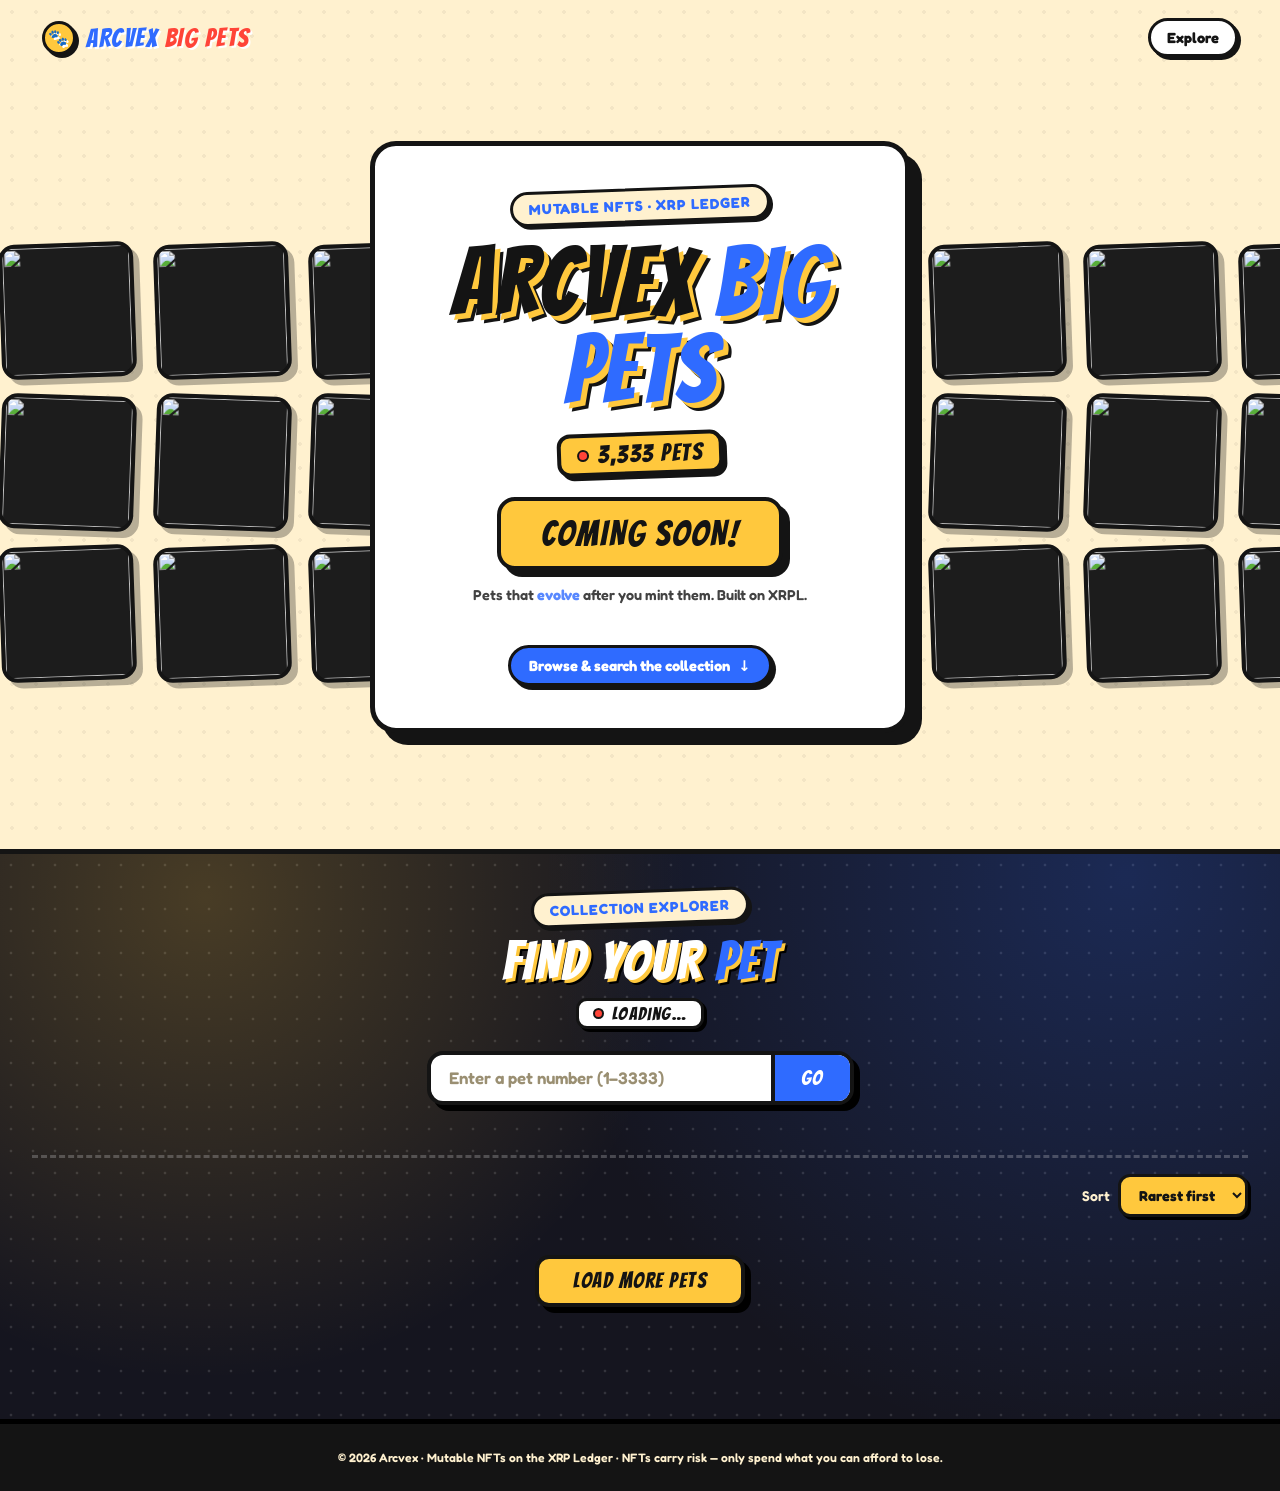
==== index.html @ b1104b34 "Add files via upload" ====
<!DOCTYPE html>
<html lang="en">
<head>
<meta charset="UTF-8">
<meta name="viewport" content="width=device-width, initial-scale=1.0">
<title>Arcvex Big Pets — Mutable NFTs on the XRP Ledger</title>
<meta name="description" content="Arcvex Big Pets — 3,333 mutable pet NFTs on the XRP Ledger. Browse the collection, search by trait, and mint one on our own launchpad.">
<meta property="og:title" content="Arcvex Big Pets">
<meta property="og:description" content="3,333 mutable pet NFTs on the XRP Ledger. Browse, search by trait, mint.">
<meta property="og:image" content="https://images.weserv.nl/?url=xayoujiqufvlyiakyqaw.supabase.co/storage/v1/object/public/arcvex-lions/Lion_2868.png&w=800&output=jpg">
<link rel="preconnect" href="https://fonts.googleapis.com">
<link rel="preconnect" href="https://fonts.gstatic.com" crossorigin>
<link rel="preconnect" href="https://images.weserv.nl" crossorigin>
<link rel="preconnect" href="https://xayoujiqufvlyiakyqaw.supabase.co" crossorigin>
<link href="https://fonts.googleapis.com/css2?family=Bangers&family=Fredoka:wght@500;600;700&display=swap" rel="stylesheet">
<style>
  :root{
    --cream:#FFF1CF; --blue:#2F6BFF; --red:#FF4438; --yellow:#FFC83D;
    --ink:#141414; --white:#fff; --good:#1FA85A; --bad:#FF4438;
    --bg-image:url('https://mint.arcvex.io/static/bg.png');
  }
  *{box-sizing:border-box;margin:0;padding:0}
  html{scroll-behavior:smooth}
  body{
    background:var(--cream); color:var(--ink);
    font-family:'Fredoka',system-ui,sans-serif; min-height:100vh; position:relative;
  }
  h1,h2,h3{font-family:'Bangers',sans-serif;font-weight:400}
  a{text-decoration:none;color:inherit}
  .custom-bg{position:fixed;inset:0;z-index:0;background-image:var(--bg-image);
    background-size:cover;background-position:center;pointer-events:none}
  .dots{position:fixed;inset:0;z-index:0;pointer-events:none;
    background-image:radial-gradient(var(--ink) 2px,transparent 2px);
    background-size:24px 24px;opacity:.05}

  /* ---------- brand bar ---------- */
  header{position:relative;z-index:6;display:flex;align-items:center;justify-content:space-between;
    gap:14px;flex-wrap:wrap;padding:18px clamp(14px,4vw,42px)}
  .brand{display:flex;align-items:center;gap:10px;font-family:'Bangers';
    font-size:1.6rem;letter-spacing:1.5px;text-shadow:2px 2px 0 var(--white)}
  .brand .a{color:var(--blue)} .brand .l{color:var(--red)}
  .brand .badge{width:34px;height:34px;background:var(--yellow);border:3px solid var(--ink);
    border-radius:50%;display:flex;align-items:center;justify-content:center;font-size:1rem;
    box-shadow:3px 3px 0 var(--ink)}
  nav{display:flex;gap:8px;flex-wrap:wrap}
  .navlink{font-weight:700;font-size:.92rem;padding:8px 16px;border:3px solid var(--ink);
    border-radius:99px;background:var(--white);box-shadow:3px 3px 0 var(--ink);transition:.1s;cursor:pointer}
  .navlink:hover{transform:translate(-2px,-2px);box-shadow:5px 5px 0 var(--ink)}

  /* ---------- hero (landing) ---------- */
  .hero{position:relative;min-height:86vh;display:flex;align-items:center;justify-content:center;
    padding:20px clamp(14px,4vw,42px) 70px;overflow:hidden}
  .gallery{position:absolute;inset:0;z-index:1;display:flex;flex-direction:column;
    justify-content:center;gap:clamp(10px,1.8vh,18px);pointer-events:none}
  .row{display:flex;gap:clamp(12px,1.6vw,20px);width:max-content;will-change:transform}
  .row.a{animation:scrollL 85s linear infinite}
  .row.b{animation:scrollR 100s linear infinite}
  .row.c{animation:scrollL 120s linear infinite}
  @keyframes scrollL{from{transform:translateX(0)}to{transform:translateX(-50%)}}
  @keyframes scrollR{from{transform:translateX(-50%)}to{transform:translateX(0)}}
  .lion{flex:0 0 auto;width:clamp(108px,15vh,168px);aspect-ratio:1;
    border:4px solid var(--ink);border-radius:16px;overflow:hidden;background:#1c1c1c;
    box-shadow:6px 6px 0 rgba(20,20,20,.3);transform:rotate(-2deg)}
  .row.b .lion{transform:rotate(2deg)}
  .lion img{width:100%;height:100%;object-fit:cover;display:block}

  .card{position:relative;z-index:4;background:var(--white);border:5px solid var(--ink);border-radius:26px;
    box-shadow:12px 12px 0 var(--ink);padding:clamp(24px,4vw,42px) clamp(22px,5vw,54px);
    text-align:center;max-width:540px}
  .kicker{font-weight:700;font-size:clamp(.72rem,2vw,.9rem);letter-spacing:1px;
    text-transform:uppercase;color:var(--blue);
    background:var(--cream);border:3px solid var(--ink);border-radius:99px;
    padding:6px 16px;box-shadow:3px 3px 0 var(--ink);display:inline-block;transform:rotate(-2deg)}
  .card h1{font-weight:400;line-height:.9;letter-spacing:2px;
    font-size:clamp(3rem,11vw,6rem);margin:16px 0 4px;color:var(--ink);
    text-shadow:5px 5px 0 var(--yellow), 8px 8px 0 var(--ink)}
  .blue{color:var(--blue)}
  .supply{display:inline-flex;align-items:center;gap:9px;font-family:'Bangers';
    font-size:clamp(1.05rem,3.4vw,1.5rem);letter-spacing:1.5px;
    background:var(--yellow);border:4px solid var(--ink);border-radius:13px;
    padding:5px 16px;box-shadow:4px 4px 0 var(--ink);transform:rotate(-2deg);margin:16px 0 22px}
  .supply .dot{width:12px;height:12px;border-radius:50%;background:var(--red);border:2px solid var(--ink)}
  .mint{font-family:'Bangers';font-size:clamp(1.5rem,5vw,2.2rem);letter-spacing:2px;
    color:var(--white);background:var(--red);border:4px solid var(--ink);border-radius:18px;
    padding:14px 40px;cursor:pointer;text-decoration:none;display:inline-block;
    box-shadow:7px 7px 0 var(--ink);transition:.1s}
  .mint.soon{background:var(--yellow);color:var(--ink);cursor:not-allowed;pointer-events:none}
  .mint.soon:hover,.mint.soon:active{transform:none;box-shadow:7px 7px 0 var(--ink)}
  .note{margin-top:16px;font-weight:600;font-size:.9rem;opacity:.8}
  .note b{color:var(--blue)}
  /* scroll cue -> explorer */
  .scrolldown{display:inline-flex;align-items:center;gap:8px;margin-top:22px;font-weight:700;
    font-size:.92rem;padding:9px 18px;border:3px solid var(--ink);border-radius:99px;background:var(--blue);
    color:#fff;box-shadow:4px 4px 0 var(--ink);cursor:pointer;transition:.1s}
  .scrolldown:hover{transform:translate(-2px,-2px);box-shadow:6px 6px 0 var(--ink)}
  .scrolldown .arr{animation:bob 1.3s ease-in-out infinite}
  @keyframes bob{0%,100%{transform:translateY(0)}50%{transform:translateY(3px)}}

  /* ---------- explorer (custom dark comic background) ---------- */
  .explore{position:relative;z-index:2;
    background-color:#15151f;
    background-image:
      radial-gradient(circle at 16% 6%, rgba(255,200,61,.22), transparent 38%),
      radial-gradient(circle at 88% 3%, rgba(47,107,255,.24), transparent 44%),
      radial-gradient(rgba(255,255,255,.13) 1.5px, transparent 1.6px);
    background-size:100% 720px, 100% 720px, 22px 22px;
    background-repeat:no-repeat,no-repeat,repeat;
    background-position:left top,left top,left top;
    border-top:5px solid var(--ink);
    padding:30px 0 56px;color:var(--cream)}
  .wrap{max-width:1280px;margin:0 auto;padding:0 clamp(14px,3vw,32px)}
  .xhero{text-align:center;padding:6px 0 4px}
  .xtitle{font-size:clamp(2rem,7vw,3.4rem);line-height:.9;letter-spacing:2px;margin:12px 0 4px;
    color:var(--white);text-shadow:3px 3px 0 var(--yellow), 5px 5px 0 #000}
  .xcount{display:inline-flex;align-items:center;gap:8px;font-family:'Bangers';letter-spacing:1.2px;
    font-size:clamp(.9rem,3vw,1.15rem);background:var(--white);color:var(--ink);border:3px solid var(--ink);border-radius:11px;
    padding:3px 14px;box-shadow:3px 3px 0 #000;margin-top:8px}
  .xcount .dot{width:11px;height:11px;border-radius:50%;background:var(--red);border:2px solid var(--ink)}

  .lookup{display:flex;justify-content:center;gap:10px;flex-wrap:wrap;margin:22px 0 4px}
  .lookup-box{display:flex;align-items:stretch;background:var(--white);border:4px solid var(--ink);
    border-radius:16px;box-shadow:6px 6px 0 #000;overflow:hidden;max-width:100%}
  .lookup input{border:0;outline:0;font-family:'Fredoka';font-weight:600;font-size:1.05rem;
    padding:13px 18px;width:min(62vw,340px);background:transparent;color:var(--ink)}
  .lookup input::placeholder{color:#9a8f72}
  .lookup button{font-family:'Bangers';letter-spacing:1.5px;font-size:1.25rem;color:var(--white);
    background:var(--blue);border:0;border-left:4px solid var(--ink);padding:0 26px;cursor:pointer;transition:.1s}
  .lookup button:hover{background:#1d54e0}
  .lookup-msg{min-height:22px;text-align:center;font-weight:600;color:var(--red);margin:2px 0 0}

  .controls{display:flex;align-items:center;gap:10px;flex-wrap:wrap;justify-content:space-between;
    margin:20px 0 12px;padding-top:16px;border-top:3px dashed rgba(255,255,255,.22)}
  .chips{display:flex;gap:8px;flex-wrap:wrap}
  .chip{font-weight:700;font-size:.85rem;padding:6px 13px;border:3px solid var(--ink);border-radius:99px;
    background:var(--white);color:var(--ink);box-shadow:2px 2px 0 #000;cursor:pointer;transition:.08s;white-space:nowrap}
  .chip:hover{transform:translate(-1px,-1px);box-shadow:3px 3px 0 #000}
  .chip.active{background:var(--blue);color:var(--white)}
  .chip .n{opacity:.6;font-weight:600;font-size:.78em;margin-left:4px}
  .chip.active .n{opacity:.85}
  .sortwrap{display:flex;align-items:center;gap:8px;font-weight:600;font-size:.88rem;color:var(--cream)}
  select.sort{font-family:'Fredoka';font-weight:700;font-size:.9rem;padding:9px 14px;border:3px solid var(--ink);
    border-radius:12px;background:var(--yellow);color:var(--ink);box-shadow:3px 3px 0 #000;cursor:pointer}

  .filters{display:flex;align-items:center;gap:10px;flex-wrap:wrap;margin:0 0 8px}
  select.trait{font-family:'Fredoka';font-weight:600;font-size:.85rem;padding:8px 12px;border:3px solid var(--ink);
    border-radius:11px;background:var(--white);color:var(--ink);box-shadow:2px 2px 0 #000;cursor:pointer;max-width:170px}
  select.trait.set{background:var(--blue);color:#fff}
  .clearbtn{font-weight:700;font-size:.84rem;padding:7px 13px;border:3px solid var(--ink);border-radius:99px;
    background:var(--red);color:#fff;box-shadow:2px 2px 0 #000;cursor:pointer;display:none}
  .clearbtn.show{display:inline-block}
  .resultcount{display:none;font-weight:700;font-size:.95rem;margin:2px 0 14px;color:var(--yellow)}

  .grid{display:grid;grid-template-columns:repeat(2,1fr);gap:clamp(10px,1.6vw,18px);margin-bottom:18px}
  @media(min-width:520px){.grid{grid-template-columns:repeat(3,1fr)}}
  @media(min-width:760px){.grid{grid-template-columns:repeat(4,1fr)}}
  @media(min-width:1000px){.grid{grid-template-columns:repeat(5,1fr)}}
  @media(min-width:1200px){.grid{grid-template-columns:repeat(6,1fr)}}
  .pcard{background:var(--white);border:4px solid var(--ink);border-radius:16px;overflow:hidden;
    box-shadow:5px 5px 0 #000;cursor:pointer;transition:.1s;display:flex;flex-direction:column}
  .pcard:hover{transform:translate(-3px,-3px);box-shadow:8px 8px 0 #000}
  .pcard .imgbox{position:relative;aspect-ratio:1;background:#1c1c1c;overflow:hidden}
  .pcard .imgbox img,.pcard .imgbox video{width:100%;height:100%;object-fit:cover;display:block}
  .pcard .rank{position:absolute;top:8px;left:8px;font-family:'Bangers';letter-spacing:.5px;font-size:.8rem;
    background:var(--yellow);border:2.5px solid var(--ink);border-radius:8px;padding:1px 8px;box-shadow:2px 2px 0 var(--ink)}
  .pcard .anim{position:absolute;top:8px;right:8px;font-size:.7rem;background:var(--red);color:#fff;
    border:2px solid var(--ink);border-radius:6px;padding:1px 6px;font-weight:700}
  .pcard .meta{padding:9px 11px 11px;color:var(--ink)}
  .pcard .name{font-weight:700;font-size:.92rem;line-height:1.1;white-space:nowrap;overflow:hidden;text-overflow:ellipsis}
  .pcard .sub{font-size:.78rem;font-weight:600;opacity:.7;margin-top:2px}

  .loadmore-wrap{text-align:center;margin:8px 0 26px}
  #loadMore{font-family:'Bangers';letter-spacing:1.5px;font-size:1.3rem;color:var(--ink);background:var(--yellow);
    border:4px solid var(--ink);border-radius:14px;padding:11px 34px;cursor:pointer;box-shadow:6px 6px 0 #000;transition:.1s}
  #loadMore:hover{transform:translate(-2px,-2px);box-shadow:9px 9px 0 #000}
  #loadMore:active{transform:translate(3px,3px);box-shadow:2px 2px 0 #000}
  .loadmsg{text-align:center;font-weight:700;padding:6px 20px 24px;opacity:.8;color:var(--cream)}
  .skeleton{background:linear-gradient(100deg,#2a2a36 30%,#34343f 50%,#2a2a36 70%);
    background-size:200% 100%;animation:sh 1.1s infinite}
  @keyframes sh{from{background-position:200% 0}to{background-position:-200% 0}}
  .pcard.sk{cursor:default;background:#20202b;border-color:#2f2f3d;box-shadow:none}
  .pcard.sk:hover{transform:none;box-shadow:none}
  .pcard.sk .imgbox{background:none}.pcard.sk .meta{height:42px}

  /* detail modal */
  .overlay{position:fixed;inset:0;z-index:50;background:rgba(20,20,20,.62);display:none;
    align-items:flex-start;justify-content:center;padding:24px 14px;overflow-y:auto}
  .overlay.open{display:flex}
  .modal{background:var(--cream);border:5px solid var(--ink);border-radius:24px;box-shadow:12px 12px 0 var(--ink);
    width:min(880px,100%);margin:auto;position:relative;overflow:hidden;color:var(--ink)}
  .modal .x{position:absolute;top:12px;right:12px;z-index:3;width:40px;height:40px;border:3px solid var(--ink);
    border-radius:50%;background:var(--white);font-family:'Bangers';font-size:1.3rem;line-height:1;cursor:pointer;
    box-shadow:3px 3px 0 var(--ink);display:flex;align-items:center;justify-content:center}
  .modal .x:hover{background:var(--red);color:#fff}
  .modal-grid{display:grid;grid-template-columns:1fr;gap:0}
  @media(min-width:660px){.modal-grid{grid-template-columns:1fr 1fr}}
  .modal-img{background:#1c1c1c;aspect-ratio:1;border-bottom:5px solid var(--ink)}
  @media(min-width:660px){.modal-img{border-bottom:0;border-right:5px solid var(--ink)}}
  .modal-img img,.modal-img video{width:100%;height:100%;object-fit:cover;display:block}
  .modal-body{padding:clamp(18px,3vw,28px) clamp(18px,3vw,28px) clamp(24px,3.5vw,34px)}
  .modal-body h2{font-size:clamp(1.6rem,5vw,2.3rem);letter-spacing:1px;line-height:.95}
  .modal-num{font-weight:700;color:var(--blue);font-size:.95rem;margin-top:2px}
  .rarity{display:flex;gap:8px;flex-wrap:wrap;margin:14px 0 4px}
  .rpill{font-family:'Bangers';letter-spacing:.5px;font-size:1rem;background:var(--yellow);
    border:3px solid var(--ink);border-radius:10px;padding:3px 12px;box-shadow:3px 3px 0 var(--ink)}
  .rpill.top{background:var(--blue);color:#fff}
  .traits{margin-top:16px;display:grid;grid-template-columns:1fr 1fr;gap:10px}
  .trait{background:var(--white);border:3px solid var(--ink);border-radius:11px;padding:7px 11px;box-shadow:2px 2px 0 var(--ink)}
  .trait .k{display:flex;justify-content:space-between;align-items:center;gap:6px;
    font-size:.66rem;font-weight:700;text-transform:uppercase;letter-spacing:.6px;color:var(--blue)}
  .trait .tp{font-size:.62rem;font-weight:800;letter-spacing:0;color:var(--ink);background:var(--cream);
    border:2px solid var(--ink);border-radius:6px;padding:0 5px;white-space:nowrap}
  .trait .tp.rare{background:var(--yellow)}
  .trait .tp.ultra{background:var(--blue);color:#fff}
  .trait .v{font-weight:600;font-size:.9rem;line-height:1.15;margin-top:1px;word-break:break-word}
  .modal-nav{display:flex;gap:10px;margin-top:26px;flex-wrap:wrap}
  .mbtn{font-family:'Bangers';letter-spacing:1px;font-size:1.05rem;padding:9px 18px;border:3px solid var(--ink);
    border-radius:12px;background:var(--white);box-shadow:4px 4px 0 var(--ink);cursor:pointer;transition:.1s}
  .mbtn:hover{transform:translate(-2px,-2px);box-shadow:6px 6px 0 var(--ink)}
  .mbtn:disabled{opacity:.4;cursor:not-allowed;transform:none;box-shadow:4px 4px 0 var(--ink)}
  .mbtn.share{background:var(--blue);color:#fff;margin-left:auto}

  footer{position:relative;z-index:2;text-align:center;padding:26px 14px;
    font-weight:600;font-size:.76rem;background:var(--ink);color:var(--cream);border-top:5px solid #000}

  @media(prefers-reduced-motion:reduce){.row.a,.row.b,.row.c,.skeleton,.scrolldown .arr{animation:none}}
</style>
</head>
<body>

<div class="custom-bg"></div>
<div class="dots"></div>

<header>
  <a class="brand" href="#top">
    <span class="badge">🐾</span>
    <span><span class="a">ARCVEX</span> <span class="l">BIG PETS</span></span>
  </a>
  <nav>
    <a class="navlink" href="#explore">Explore</a>
  </nav>
</header>

<!-- ============ HERO (landing) ============ -->
<section class="hero" id="top">
  <div class="gallery" aria-hidden="true"></div>
  <div class="card">
    <span class="kicker">Mutable NFTs · XRP Ledger</span>
    <h1>ARCVEX <span class="blue">BIG PETS</span></h1>
    <div class="supply"><span class="dot"></span> 3,333 PETS</div>
    <br>
    <span class="mint soon" role="button" aria-disabled="true">COMING SOON!</span>
    <p class="note">Pets that <b>evolve</b> after you mint them. Built on XRPL.</p>
    <br>
    <a class="scrolldown" href="#explore">Browse &amp; search the collection <span class="arr">↓</span></a>
  </div>
</section>

<!-- ============ EXPLORER ============ -->
<main class="explore" id="explore">
  <div class="wrap">
    <div class="xhero">
      <span class="kicker">Collection Explorer</span>
      <h2 class="xtitle">FIND YOUR <span class="blue">PET</span></h2>
      <div class="xcount"><span class="dot"></span> <span id="supply">Loading…</span></div>

      <div class="lookup">
        <div class="lookup-box">
          <input id="numInput" type="number" inputmode="numeric" min="1" max="3333"
                 placeholder="Enter a pet number (1–3333)" aria-label="Pet number">
          <button id="goBtn">GO</button>
        </div>
      </div>
      <p class="lookup-msg" id="lookupMsg"></p>
    </div>

    <section class="controls">
      <div class="chips" id="animalChips"></div>
      <div class="sortwrap">
        <label for="sortSel">Sort</label>
        <select class="sort" id="sortSel">
          <option value="rarity" selected>Rarest first</option>
          <option value="number">Number ↑</option>
        </select>
      </div>
    </section>

    <section class="filters" id="traitFilters" aria-label="Search by trait"></section>
    <div class="resultcount" id="resultCount"></div>

    <div class="grid" id="grid"></div>
    <div class="loadmore-wrap"><button id="loadMore" type="button">Load More Pets</button></div>
    <div class="loadmsg" id="loadMsg"></div>
  </div>
</main>

<!-- detail modal -->
<div class="overlay" id="overlay">
  <div class="modal" role="dialog" aria-modal="true" aria-label="Pet detail">
    <button class="x" id="closeBtn" aria-label="Close">✕</button>
    <div class="modal-grid">
      <div class="modal-img" id="mImg"></div>
      <div class="modal-body" id="mBody"></div>
    </div>
  </div>
</div>

<footer>© 2026 Arcvex · Mutable NFTs on the XRP Ledger · NFTs carry risk — only spend what you can afford to lose.</footer>

<!-- marquee builder (TOP 100 RAREST, hero background) -->
<script>
const PETS = ["Lion_2868.png","Lion_3021.png","Lion_1735.png","Lion_1582.png","Lion_0739.png","Lion_1761.png","Lion_2912.png","Lion_1762.png","pet_1083_b1428d3c.png","pet_0768_ae322493.png","pet_1469_2dd718ad.png","Lion_2782.png","pet_0898_92016273.png","pet_1970_45c0b825.png","pet_1776_a0970589.png","Lion_1703.png","pet_2678_eb761992.png","pet_2356_86761566.png","pet_2737_4431196e.png","pet_2367_b3e1094c.png","pet_1591_2d4ea431.png","Lion_2061.png","pet_2652_c9fd964f.png","pet_0952_252d4136.png","Lion_3104.png","pet_3147_4d8e3ebb.png","Lion_2118.png","Lion_0909.png","Lion_1376.png","pet_2564_6a4e7f07.png","Lion_2661.png","pet_2160_58ed53ae.png","Lion_1754.png","pet_0679_1d714a70.png","Lion_3002.png","pet_2050_55b24565.png","pet_0809_6e91b3c5.png","Lion_1411.png","Lion_2354.png","Lion_1369.png","Lion_2914.png","pet_0778_bd71f1e6.png","pet_2419_93511e2c.png","Lion_1311.png","Lion_3110.png","Lion_1851.png","Lion_2019.png","Lion_3192.png","Lion_2173.png","Lion_1629.png","Lion_1300.png","Lion_2375.png","Lion_2888.png","Lion_2481.png","Lion_2864.png","Lion_1015.png","Lion_2939.png","Lion_2171.png","Lion_3134.png","Lion_0976.png","Lion_0649.png","Lion_0587.png","Lion_0132.png","Lion_0787.png","Lion_2372.png","pet_1675_d714591a.png","Lion_1372.png","Lion_2994.png","Lion_0138.png","Lion_2808.png","Lion_1969.png","Lion_2222.png","Lion_1796.png","pet_2848_ff560cb4.png","Lion_1669.png","Lion_2505.png","Lion_2110.png","Lion_2017.png","Lion_0500.png","Lion_2927.png","Lion_1389.png","Lion_3087.png","pet_2869_7d331fd7.png","Lion_2155.png","Lion_2141.png","pet_2803_38800bbd.png","Lion_2610.png","Lion_2983.png","Lion_0277.png","Lion_0582.png","Lion_2907.png","Lion_2373.png","Lion_2273.png","Lion_2186.png","Lion_1131.png","Lion_2947.png","Lion_2627.png","Lion_1111.png","Lion_2030.png","Lion_2244.png"];
const petUrl = f => `https://images.weserv.nl/?url=xayoujiqufvlyiakyqaw.supabase.co/storage/v1/object/public/arcvex-lions/${f}&w=340&q=72&output=webp`;
(function buildGallery(){
  const g = document.querySelector('.gallery');
  const rows = 3, cls = ['a','b','c'];
  const per = Math.ceil(PETS.length / rows);
  for(let r=0;r<rows;r++){
    let set = PETS.slice(r*per, r*per+per);
    if(set.length < 4) set = PETS;
    const row = document.createElement('div');
    row.className = 'row ' + cls[r];
    [...set, ...set].forEach((f,i)=>{
      const d = document.createElement('div'); d.className = 'lion';
      const img = document.createElement('img');
      img.loading = (r===0 && i<5) ? 'eager' : 'lazy';
      img.src = petUrl(f); img.alt = '';
      d.appendChild(img); row.appendChild(d);
    });
    g.appendChild(row);
  }
})();
</script>

<!-- explorer (Supabase-powered: gallery + number lookup + trait search + rarity) -->
<script src="https://cdn.jsdelivr.net/npm/@supabase/supabase-js@2"></script>
<script>
(function(){
  "use strict";

  const SUPABASE_URL = "https://xayoujiqufvlyiakyqaw.supabase.co";
  const SUPABASE_ANON_KEY = "eyJhbGciOiJIUzI1NiIsInR5cCI6IkpXVCJ9.eyJpc3MiOiJzdXBhYmFzZSIsInJlZiI6InhheW91amlxdWZ2bHlpYWt5cWF3Iiwicm9sZSI6ImFub24iLCJpYXQiOjE3NTgxMzY3NjAsImV4cCI6MjA3MzcxMjc2MH0.Y7Ywc7L3P8OXpbnv68FM8aIBVn0Ha2mTLWQcwr_O9no";
  const TABLE = "arcvex_public";
  const COLLECTION_MAX = 3333;
  const PAGE = 20;
  const COLS = "nft_number,token_name,animal,background,skin_fur,hair_mane,glasses_eyes,mouth,hat,clothes,rarity_rank,rarity_score,media_url,media_type,is_animated";

  const sb = window.supabase.createClient(SUPABASE_URL, SUPABASE_ANON_KEY);

  const TRAITS = [
    ["Animal","animal"],["Background","background"],["Fur","skin_fur"],["Hair","hair_mane"],
    ["Eyes","glasses_eyes"],["Mouth","mouth"],["Hat","hat"],["Clothes","clothes"]
  ];
  const TRAIT_FILTERS = [
    ["Background","background"],["Fur","skin_fur"],["Hair","hair_mane"],
    ["Eyes","glasses_eyes"],["Mouth","mouth"],["Hat","hat"],["Clothes","clothes"]
  ];

  const $ = s => document.querySelector(s);
  const fmt = n => (n==null?"–":Number(n).toLocaleString("en-US"));
  const isVideo = p => p.is_animated === true || /mp4|webm|video|gif/i.test(p.media_type||"");
  function thumb(url,w){
    if(!url) return "";
    const s = url.replace(/^https?:\/\//,"");
    return `https://images.weserv.nl/?url=${encodeURIComponent(s)}&w=${w}&q=74&output=webp`;
  }
  function topPct(rank){
    if(rank==null) return null;
    const p = (rank / COLLECTION_MAX) * 100;
    return p < 1 ? p.toFixed(2) : Math.ceil(p);
  }

  let state = { animal:null, sort:"rarity", traits:{}, from:0, loading:false, done:false };

  function buildBaseQuery(cols, opts){
    let q = sb.from(TABLE).select(cols, opts);
    if(state.animal) q = q.eq("animal", state.animal);
    for(const k in state.traits){ if(state.traits[k]) q = q.eq(k, state.traits[k]); }
    return q;
  }
  function anyFilter(){ return !!(state.animal || Object.keys(state.traits).some(k=>state.traits[k])); }

  const grid = $("#grid"), loadMsg = $("#loadMsg");

  function skeletons(n){
    let html = "";
    for(let i=0;i<n;i++) html += `<div class="pcard sk"><div class="imgbox skeleton"></div><div class="meta skeleton"></div></div>`;
    return html;
  }
  function cardHTML(p){
    const media = isVideo(p)
      ? `<video src="${p.media_url}" muted autoplay loop playsinline></video>`
      : `<img loading="lazy" src="${thumb(p.media_url,400)}" alt="${p.token_name||('Pet #'+p.nft_number)}">`;
    const animBadge = isVideo(p) ? `<span class="anim">▶ LIVE</span>` : "";
    return `<div class="pcard" data-n="${p.nft_number}">
      <div class="imgbox">${media}<span class="rank">#${fmt(p.rarity_rank)}</span>${animBadge}</div>
      <div class="meta">
        <div class="name">${p.token_name || ("Pet #"+p.nft_number)}</div>
        <div class="sub">${p.animal||""} · No. ${fmt(p.nft_number)}</div>
      </div>
    </div>`;
  }

  async function loadPage(){
    if(state.loading || state.done) return;
    state.loading = true;
    loadMsg.textContent = "Loading pets…";
    const lm = $("#loadMore");
    if(lm){ lm.disabled = true; lm.textContent = "Loading…"; }
    if(state.from===0) grid.insertAdjacentHTML("beforeend", skeletons(10));

    let q = buildBaseQuery(COLS);
    q = state.sort==="rarity"
      ? q.order("rarity_rank",{ascending:true})
      : q.order("nft_number",{ascending:true});
    q = q.range(state.from, state.from + PAGE - 1);

    const { data, error } = await q;
    grid.querySelectorAll(".pcard.sk").forEach(el=>el.remove());

    if(error){
      loadMsg.innerHTML = `<span style="color:var(--red)">Couldn't load pets. Please refresh.</span>`;
      state.loading = false; state.done = true;
      if(lm) lm.style.display = "none";
      return;
    }
    if(data && data.length){
      data.forEach(p => rowCache.set(p.nft_number, p));
      grid.insertAdjacentHTML("beforeend", data.map(cardHTML).join(""));
    }
    if(!data || data.length < PAGE) state.done = true;
    state.from += (data ? data.length : 0);
    loadMsg.textContent = state.done && !grid.children.length
      ? "No pets match these filters yet. Try clearing a filter." : "";
    if(lm){
      lm.disabled = false; lm.textContent = "Load More Pets";
      lm.style.display = state.done ? "none" : "inline-block";
    }
    state.loading = false;
  }

  function resetGrid(){
    grid.innerHTML = ""; state.from = 0; state.done = false; state.loading = false;
    const lm = $("#loadMore"); if(lm) lm.style.display = "inline-block";
    loadPage();
  }

  function onFilterChange(){ updateCount(); resetGrid(); }

  async function updateCount(){
    const rc = $("#resultCount");
    if(!anyFilter()){ rc.style.display = "none"; rc.textContent = ""; return; }
    rc.style.display = "block"; rc.textContent = "Counting…";
    const { count } = await buildBaseQuery("*", { count:"exact", head:true });
    rc.textContent = `${fmt(count)} matching pet${count===1?"":"s"}`;
  }

  const rowCache = new Map();

  const traitPct = {};
  async function loadTraitRarity(){
    const { data, error } = await sb.from("arcvex_trait_rarity").select("category,value,pct");
    if(error || !data) return;
    data.forEach(r=>{ (traitPct[r.category] || (traitPct[r.category]={}))[r.value] = r.pct; });
    if(current!=null) openDetail(current);
  }

  $("#loadMore").addEventListener("click", loadPage);

  grid.addEventListener("click", e=>{
    const c = e.target.closest(".pcard"); if(!c || c.classList.contains("sk")) return;
    openDetail(Number(c.dataset.n));
  });

  async function loadStats(){
    const { count } = await sb.from(TABLE).select("*",{count:"exact",head:true});
    $("#supply").textContent = `${fmt(count)} pets revealed · ${fmt(COLLECTION_MAX)} total`;

    // exact released-only counts from the DB (avoids the 1000-row browser cap)
    const { data } = await sb.from("arcvex_trait_counts").select("category,value,n");
    const rows = data || [];

    const animalRows = rows.filter(r => r.category==="animal" && r.value!=null).sort((a,b)=>b.n-a.n);
    const totalReleased = animalRows.reduce((s,r)=>s+r.n, 0);
    const chips = $("#animalChips");
    chips.innerHTML =
      `<button class="chip active" data-animal="">All<span class="n">${fmt(totalReleased)}</span></button>` +
      animalRows.map(r=>`<button class="chip" data-animal="${r.value}">${r.value}<span class="n">${fmt(r.n)}</span></button>`).join("");
    chips.addEventListener("click", e=>{
      const b = e.target.closest(".chip"); if(!b) return;
      chips.querySelectorAll(".chip").forEach(x=>x.classList.remove("active"));
      b.classList.add("active");
      state.animal = b.dataset.animal || null;
      toggleClear();
      onFilterChange();
    });

    const fbar = $("#traitFilters");
    TRAIT_FILTERS.forEach(([label,key])=>{
      const vals = rows.filter(r=>r.category===key && r.value!=null && r.value!=="")
        .sort((a,b)=>String(a.value).localeCompare(String(b.value)));
      const sel = document.createElement("select");
      sel.className = "trait"; sel.dataset.key = key;
      sel.setAttribute("aria-label", "Filter by " + label);
      const all = document.createElement("option");
      all.value = ""; all.textContent = `${label}: All`;
      sel.appendChild(all);
      vals.forEach(r=>{ const o=document.createElement("option"); o.value=r.value; o.textContent=`${r.value} (${r.n})`; sel.appendChild(o); });
      sel.addEventListener("change", ()=>{
        state.traits[key] = sel.value || null;
        sel.classList.toggle("set", !!sel.value);
        toggleClear();
        onFilterChange();
      });
      fbar.appendChild(sel);
    });

    const clear = document.createElement("button");
    clear.type = "button"; clear.className = "clearbtn"; clear.id = "clearBtn"; clear.textContent = "Clear ✕";
    clear.addEventListener("click", ()=>{
      state.animal = null; state.traits = {};
      chips.querySelectorAll(".chip").forEach(x=>x.classList.remove("active"));
      const allChip = chips.querySelector('.chip[data-animal=""]'); if(allChip) allChip.classList.add("active");
      fbar.querySelectorAll("select.trait").forEach(s=>{ s.value=""; s.classList.remove("set"); });
      toggleClear();
      onFilterChange();
    });
    fbar.appendChild(clear);
  }

  function toggleClear(){
    const c = $("#clearBtn"); if(c) c.classList.toggle("show", anyFilter());
  }

  $("#sortSel").addEventListener("change", e=>{ state.sort = e.target.value; resetGrid(); });

  const msg = $("#lookupMsg");
  async function doLookup(){
    const raw = $("#numInput").value.trim();
    msg.textContent = "";
    if(raw===""){ msg.textContent = "Type a pet number first."; return; }
    const n = Number(raw);
    if(!Number.isInteger(n) || n < 1 || n > COLLECTION_MAX){
      msg.style.color = "var(--red)";
      msg.textContent = `Enter a whole number between 1 and ${fmt(COLLECTION_MAX)}.`; return;
    }
    msg.style.color = "var(--cream)"; msg.textContent = "Looking up…";
    const p = await fetchPet(n);
    if(p){ msg.textContent=""; openDetail(n, p); }
    else { msg.style.color="var(--red)"; msg.textContent = `Pet #${fmt(n)} hasn't been revealed yet. 🔒`; }
  }
  $("#goBtn").addEventListener("click", doLookup);
  $("#numInput").addEventListener("keydown", e=>{ if(e.key==="Enter") doLookup(); });

  async function fetchPet(n){
    if(rowCache.has(n)) return rowCache.get(n);
    const { data, error } = await sb.from(TABLE).select(COLS).eq("nft_number",n).maybeSingle();
    if(error || !data) return null;
    rowCache.set(n, data);
    return data;
  }

  const overlay = $("#overlay");
  let current = null;

  async function neighbours(n){
    const [{data:nx},{data:pv}] = await Promise.all([
      sb.from(TABLE).select("nft_number").gt("nft_number",n).order("nft_number",{ascending:true}).limit(1),
      sb.from(TABLE).select("nft_number").lt("nft_number",n).order("nft_number",{ascending:false}).limit(1)
    ]);
    return { next: nx&&nx[0]?nx[0].nft_number:null, prev: pv&&pv[0]?pv[0].nft_number:null };
  }

  async function openDetail(n, preP){
    const p = preP || await fetchPet(n);
    if(!p) return;
    current = n;
    if(location.hash !== "#pet/"+n) history.pushState({pet:n}, "", "#pet/"+n);

    $("#mImg").innerHTML = isVideo(p)
      ? `<video src="${p.media_url}" muted autoplay loop playsinline controls></video>`
      : `<img src="${thumb(p.media_url,900)}" alt="${p.token_name||('Pet #'+n)}">`;

    const pct = topPct(p.rarity_rank);
    const traitsHTML = TRAITS.map(([label,key])=>{
      const v = p[key];
      const tp = (traitPct[key]||{})[v];
      let tag = "";
      if(tp!=null){
        const cls = tp < 1 ? "tp ultra" : tp < 5 ? "tp rare" : "tp";
        tag = `<span class="${cls}" title="${tp}% of the collection share this trait">${tp}%</span>`;
      }
      return `<div class="trait"><div class="k"><span>${label}</span>${tag}</div><div class="v">${v==null||v===""?"—":v}</div></div>`;
    }).join("");

    $("#mBody").innerHTML = `
      <h2>${p.token_name || ("Arcvex Pet #"+n)}</h2>
      <div class="modal-num">No. ${fmt(n)} · ${p.animal||""}</div>
      <div class="rarity">
        <span class="rpill">Rank #${fmt(p.rarity_rank)} / ${fmt(COLLECTION_MAX)}</span>
        ${pct!=null?`<span class="rpill top">Top ${pct}%</span>`:""}
        <span class="rpill">Score ${p.rarity_score!=null?Number(p.rarity_score).toFixed(2):"–"}</span>
      </div>
      <div class="traits">${traitsHTML}</div>
      <div class="modal-nav">
        <button class="mbtn" id="prevBtn">‹ Prev</button>
        <button class="mbtn" id="nextBtn">Next ›</button>
        <button class="mbtn share" id="shareBtn">Share</button>
      </div>`;

    overlay.classList.add("open");
    document.body.style.overflow = "hidden";

    const nb = await neighbours(n);
    const prevB = $("#prevBtn"), nextB = $("#nextBtn");
    prevB.disabled = nb.prev==null; nextB.disabled = nb.next==null;
    prevB.onclick = ()=> nb.prev!=null && openDetail(nb.prev);
    nextB.onclick = ()=> nb.next!=null && openDetail(nb.next);
    $("#shareBtn").onclick = async ()=>{
      const url = location.origin + location.pathname + "#pet/" + n;
      try{ await navigator.clipboard.writeText(url); $("#shareBtn").textContent = "Copied!"; setTimeout(()=>$("#shareBtn").textContent="Share",1400); }
      catch{ prompt("Copy link:", url); }
    };
  }

  function closeDetail(push){
    overlay.classList.remove("open");
    document.body.style.overflow = "";
    current = null;
    if(push!==false && location.hash.startsWith("#pet/")) history.pushState({}, "", location.pathname + location.search);
  }
  $("#closeBtn").addEventListener("click", ()=>closeDetail());
  overlay.addEventListener("click", e=>{ if(e.target===overlay) closeDetail(); });
  document.addEventListener("keydown", e=>{ if(e.key==="Escape" && overlay.classList.contains("open")) closeDetail(); });

  function syncHash(){
    const m = location.hash.match(/^#pet\/(\d+)$/);
    if(m){ const n = Number(m[1]); if(n!==current) openDetail(n); }
    else if(overlay.classList.contains("open")) closeDetail(false);
  }
  window.addEventListener("popstate", syncHash);

  loadStats();
  loadTraitRarity();
  loadPage();
  if(location.hash.startsWith("#pet/")) syncHash();
})();
</script>
</body>
</html>
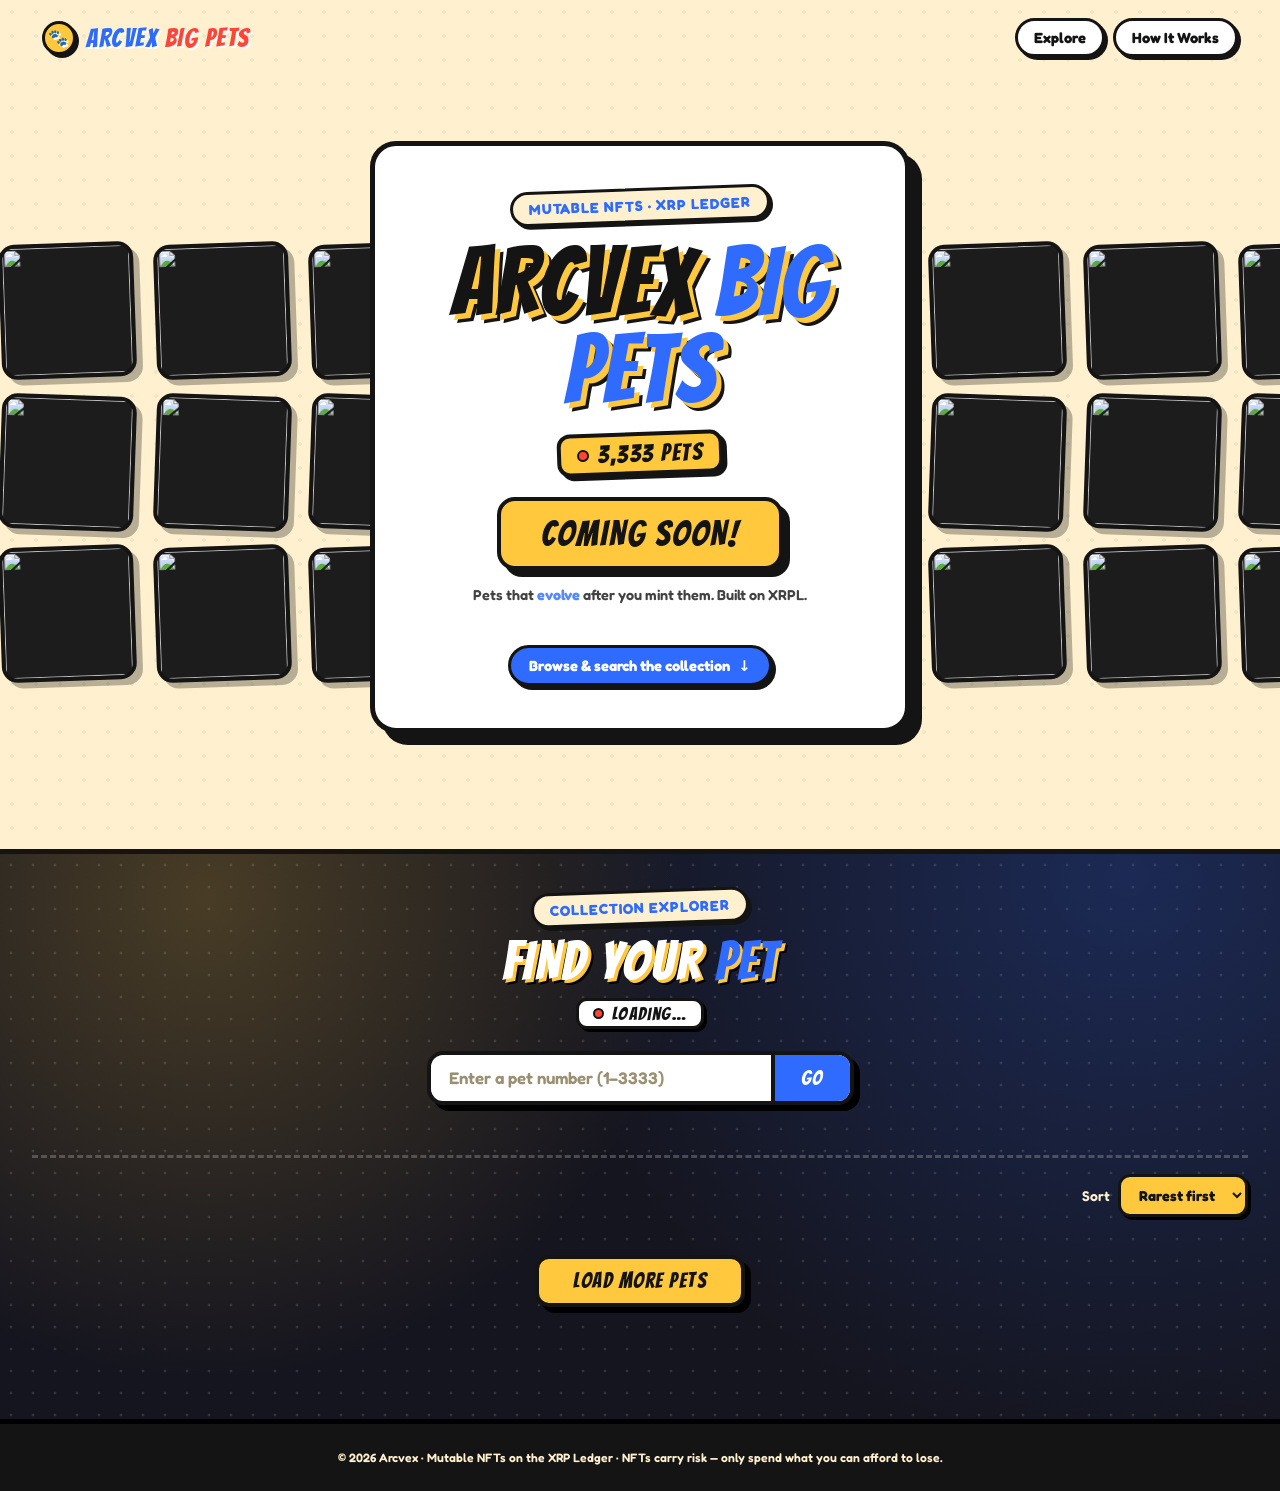
==== commit 3805a1d2: "Add files via upload" ====
--- a/index.html
+++ b/index.html
@@ -237,6 +237,7 @@
   </a>
   <nav>
     <a class="navlink" href="#explore">Explore</a>
+    <a class="navlink" href="/how-it-works">How It Works</a>
   </nav>
 </header>
 
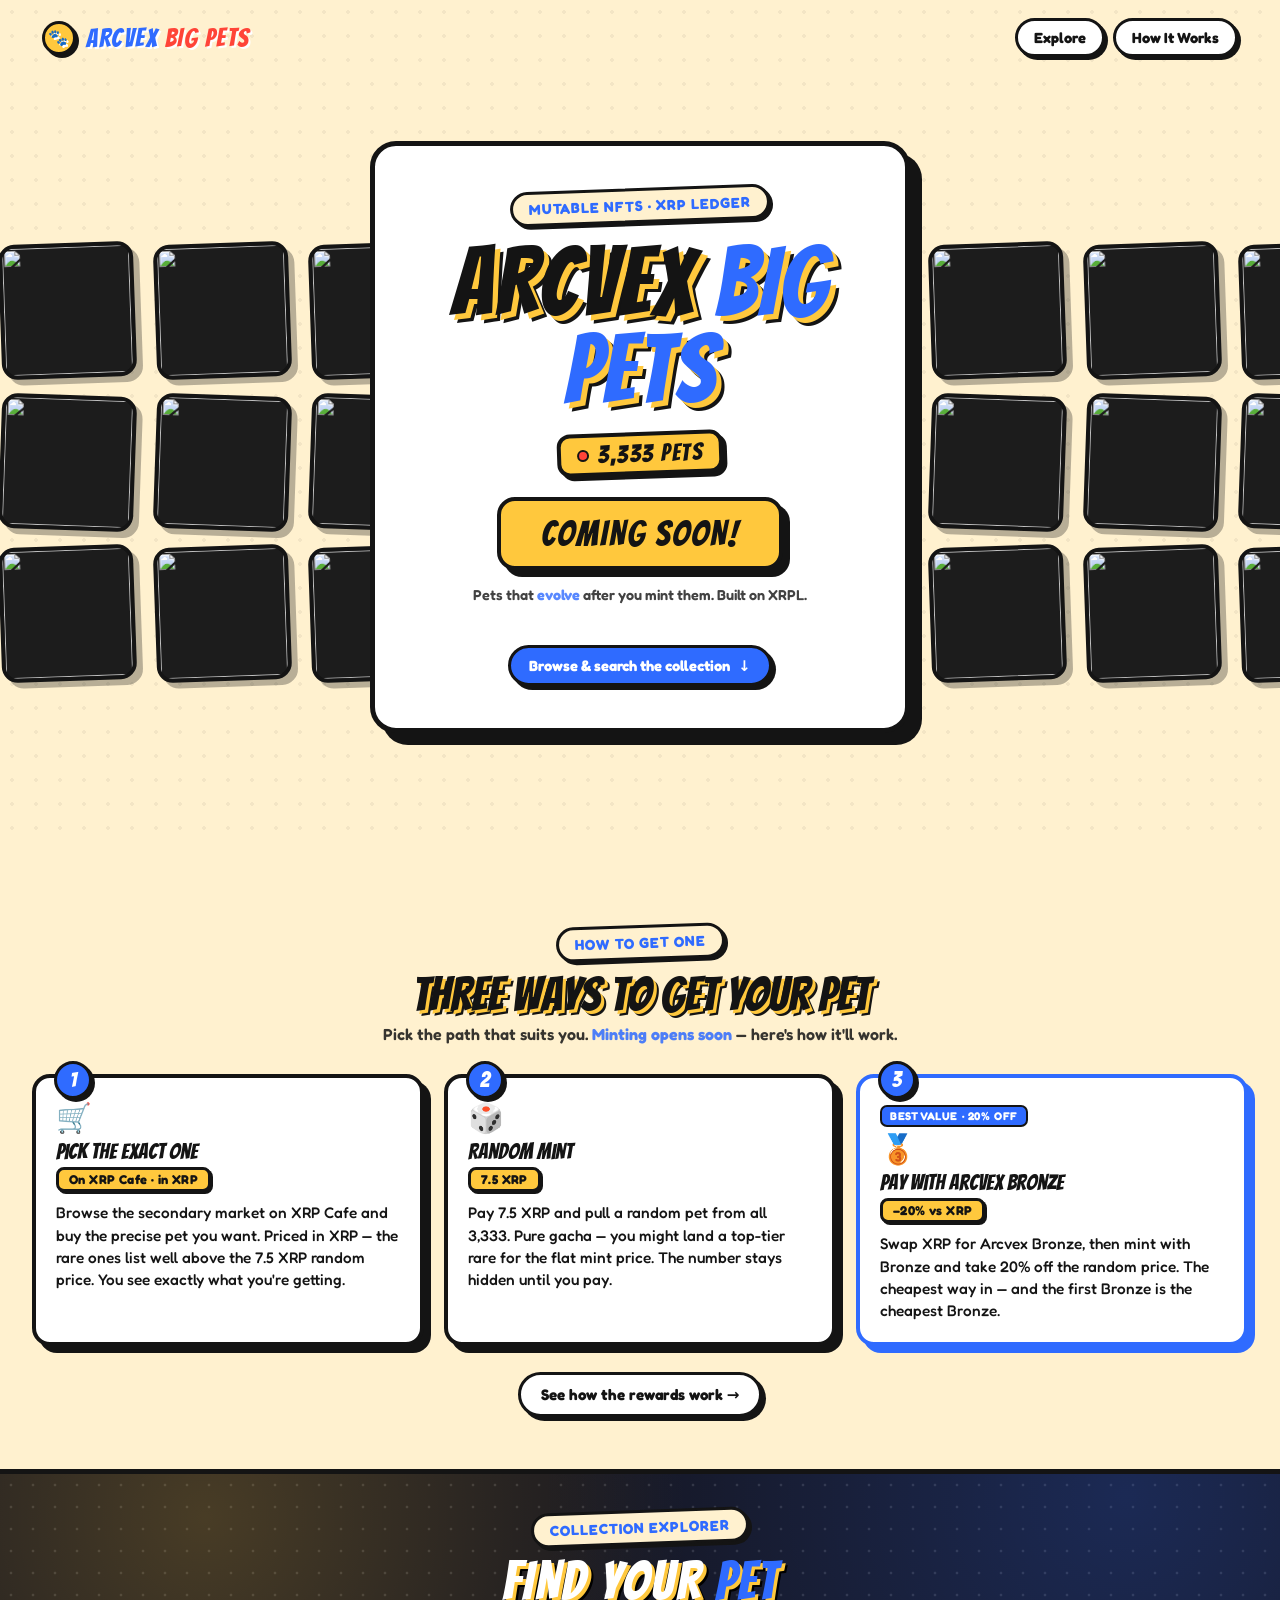
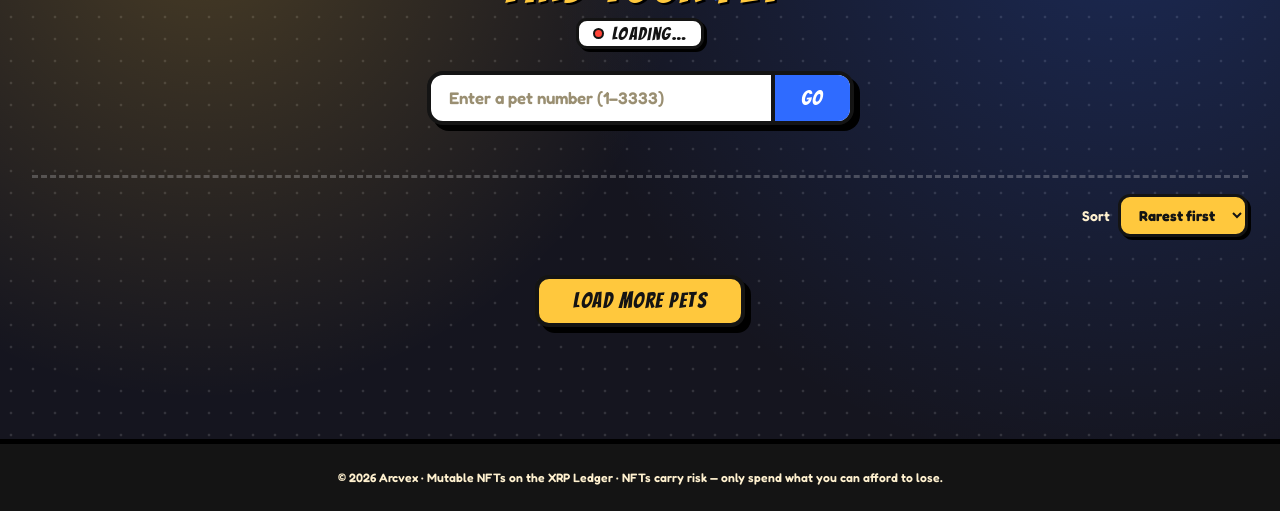
==== commit 109c178b: "Add files via upload" ====
--- a/index.html
+++ b/index.html
@@ -95,6 +95,32 @@
   .scrolldown:hover{transform:translate(-2px,-2px);box-shadow:6px 6px 0 var(--ink)}
   .scrolldown .arr{animation:bob 1.3s ease-in-out infinite}
   @keyframes bob{0%,100%{transform:translateY(0)}50%{transform:translateY(3px)}}
+
+  /* ---------- how to buy ---------- */
+  .buy{position:relative;z-index:2;background:var(--cream);text-align:center;
+    padding:clamp(42px,7vw,76px) 0 clamp(30px,5vw,52px)}
+  .buy h2{font-size:clamp(1.8rem,6vw,3rem);line-height:.95;margin:12px 0 6px;
+    text-shadow:3px 3px 0 var(--yellow),5px 5px 0 var(--ink)}
+  .buy .sub{font-weight:600;max-width:640px;margin:0 auto 30px;opacity:.85}
+  .buy .sub b{color:var(--blue)}
+  .buycards{display:grid;grid-template-columns:1fr;gap:20px;text-align:left}
+  @media(min-width:800px){.buycards{grid-template-columns:repeat(3,1fr)}}
+  .bcard{position:relative;background:var(--white);border:4px solid var(--ink);border-radius:18px;
+    box-shadow:7px 7px 0 var(--ink);padding:26px 20px 20px}
+  .bcard .num{position:absolute;top:-17px;left:18px;width:38px;height:38px;border-radius:50%;
+    background:var(--blue);color:#fff;border:3px solid var(--ink);box-shadow:3px 3px 0 var(--ink);
+    display:flex;align-items:center;justify-content:center;font-family:'Bangers';font-size:1.3rem}
+  .bcard .ic{font-size:1.8rem;line-height:1}
+  .bcard h3{font-size:1.35rem;margin:8px 0 4px}
+  .bcard .price{display:inline-block;font-family:'Fredoka';font-weight:800;font-size:.8rem;letter-spacing:.4px;
+    background:var(--yellow);border:3px solid var(--ink);border-radius:8px;padding:2px 10px;box-shadow:2px 2px 0 var(--ink);margin-bottom:10px}
+  .bcard p{font-weight:500;font-size:.96rem;line-height:1.45}
+  .bcard.best{border-color:var(--blue);box-shadow:7px 7px 0 var(--blue)}
+  .bcard .besttag{display:inline-block;font-weight:800;font-size:.7rem;text-transform:uppercase;letter-spacing:.6px;
+    color:#fff;background:var(--blue);border:2px solid var(--ink);border-radius:7px;padding:2px 8px;margin-bottom:8px}
+  .buy .learn{display:inline-block;margin-top:26px;font-weight:700;font-size:.95rem;padding:10px 20px;
+    border:3px solid var(--ink);border-radius:99px;background:var(--white);box-shadow:4px 4px 0 var(--ink);transition:.1s}
+  .buy .learn:hover{transform:translate(-2px,-2px);box-shadow:6px 6px 0 var(--ink)}
 
   /* ---------- explorer (custom dark comic background) ---------- */
   .explore{position:relative;z-index:2;
@@ -256,6 +282,40 @@
   </div>
 </section>
 
+<!-- ============ HOW TO BUY ============ -->
+<section class="buy" id="buy">
+  <div class="wrap">
+    <span class="kicker">How to get one</span>
+    <h2>Three ways to get your pet</h2>
+    <p class="sub">Pick the path that suits you. <b>Minting opens soon</b> — here's how it'll work.</p>
+    <div class="buycards">
+      <div class="bcard">
+        <span class="num">1</span>
+        <div class="ic">🛒</div>
+        <h3>Pick the exact one</h3>
+        <span class="price">On XRP Cafe · in XRP</span>
+        <p>Browse the secondary market on XRP Cafe and buy the precise pet you want. Priced in XRP — the rare ones list well above the 7.5 XRP random price. You see exactly what you're getting.</p>
+      </div>
+      <div class="bcard">
+        <span class="num">2</span>
+        <div class="ic">🎲</div>
+        <h3>Random mint</h3>
+        <span class="price">7.5 XRP</span>
+        <p>Pay 7.5 XRP and pull a random pet from all 3,333. Pure gacha — you might land a top-tier rare for the flat mint price. The number stays hidden until you pay.</p>
+      </div>
+      <div class="bcard best">
+        <span class="num">3</span>
+        <span class="besttag">Best value · 20% off</span>
+        <div class="ic">🥉</div>
+        <h3>Pay with Arcvex Bronze</h3>
+        <span class="price">−20% vs XRP</span>
+        <p>Swap XRP for Arcvex Bronze, then mint with Bronze and take 20% off the random price. The cheapest way in — and the first Bronze is the cheapest Bronze.</p>
+      </div>
+    </div>
+    <a class="learn" href="/how-it-works">See how the rewards work →</a>
+  </div>
+</section>
+
 <!-- ============ EXPLORER ============ -->
 <main class="explore" id="explore">
   <div class="wrap">
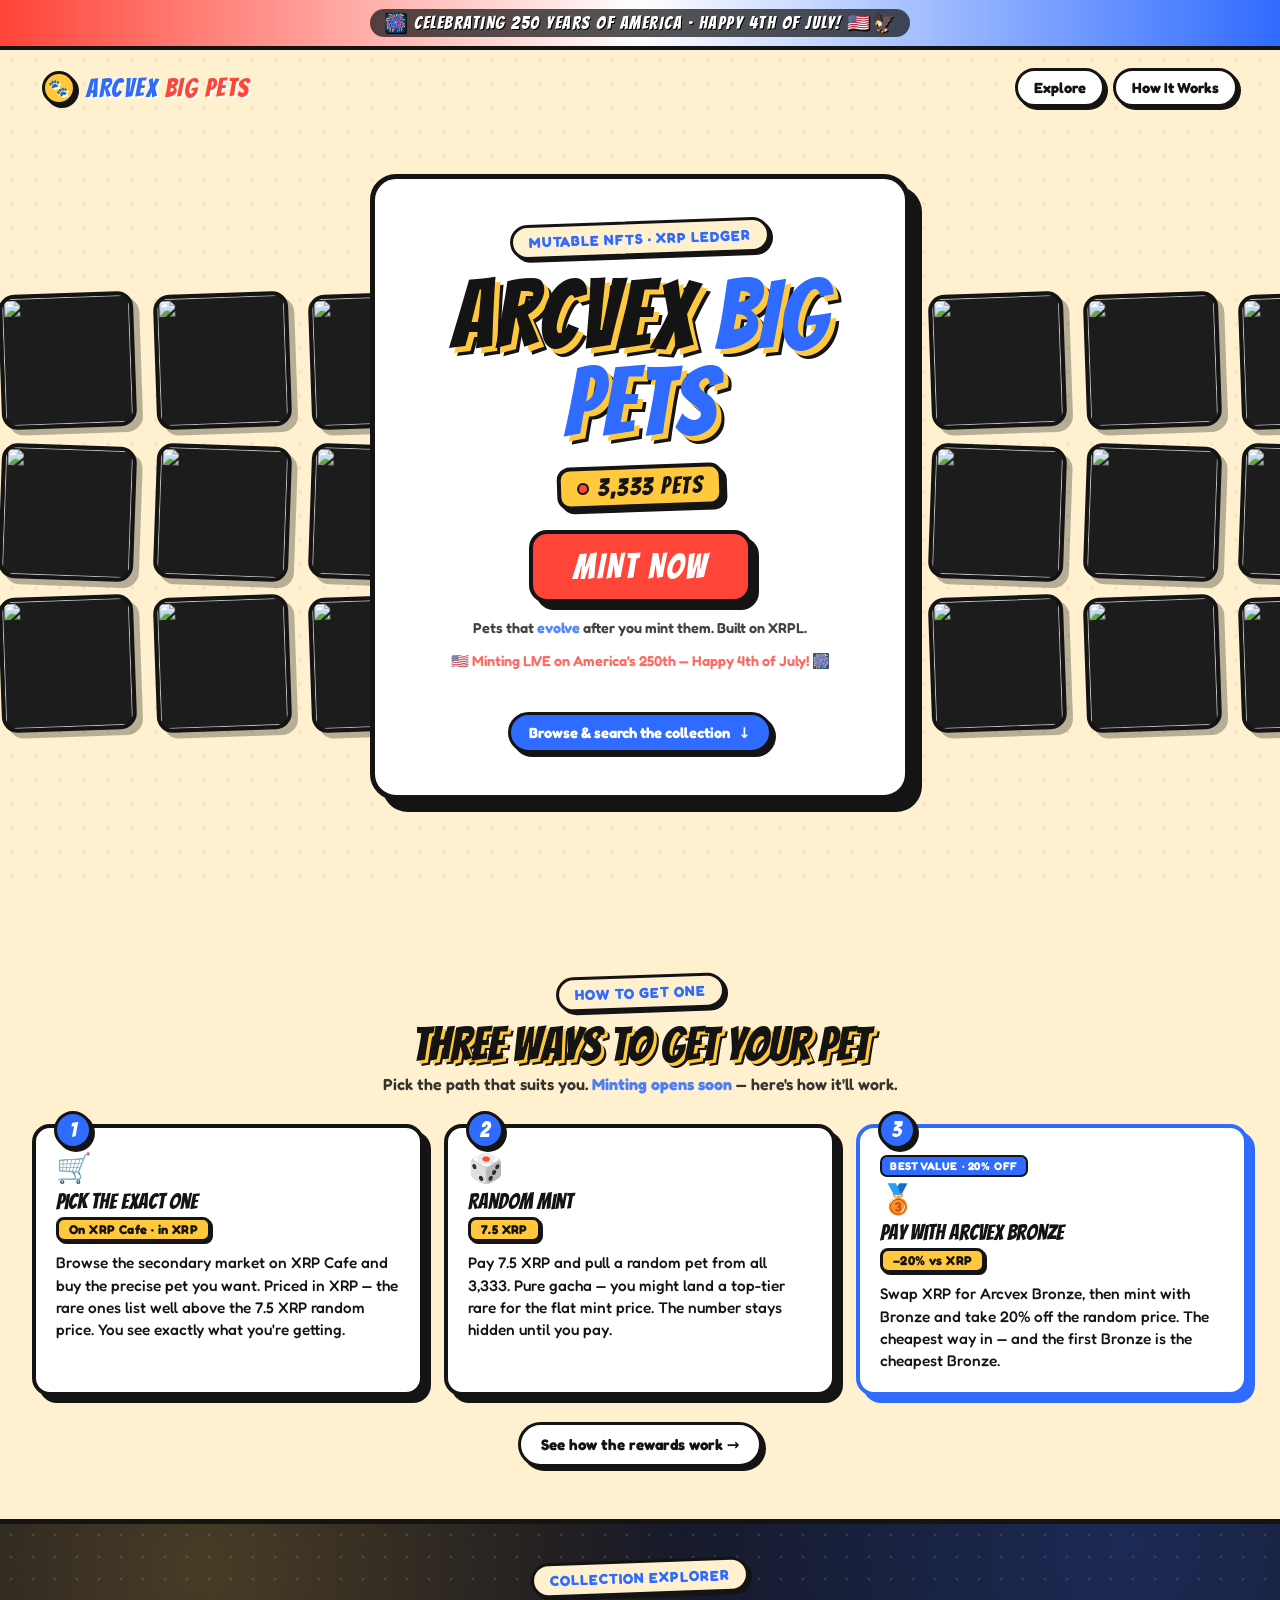
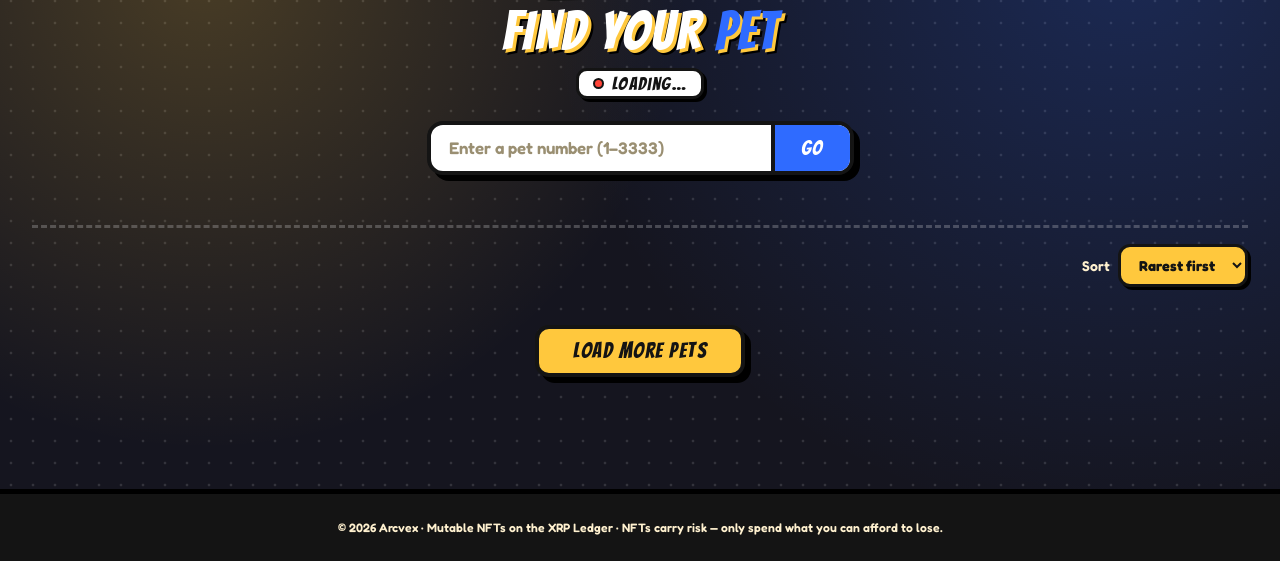
==== commit 58ffb13e: "Add files via upload" ====
--- a/index.html
+++ b/index.html
@@ -32,6 +32,15 @@
   .dots{position:fixed;inset:0;z-index:0;pointer-events:none;
     background-image:radial-gradient(var(--ink) 2px,transparent 2px);
     background-size:24px 24px;opacity:.05}
+
+  /* ---- 4th of July · America 250 celebration ---- */
+  .usa-banner{position:relative;z-index:5;text-align:center;font-family:'Bangers';letter-spacing:1.5px;
+    font-size:clamp(.82rem,2.4vw,1.15rem);color:#fff;padding:9px 14px;
+    background:linear-gradient(90deg,var(--red) 0%,#fff 50%,var(--blue) 100%);
+    border-bottom:4px solid var(--ink)}
+  .usa-banner span{background:rgba(20,20,20,.72);padding:3px 14px;border-radius:99px;
+    display:inline-block;text-shadow:1px 1px 0 #000}
+  .usa4th{color:var(--red);font-weight:700;margin-top:8px}
 
   /* ---------- brand bar ---------- */
   header{position:relative;z-index:6;display:flex;align-items:center;justify-content:space-between;
@@ -256,6 +265,8 @@
 <div class="custom-bg"></div>
 <div class="dots"></div>
 
+<div class="usa-banner"><span>🎆 CELEBRATING 250 YEARS OF AMERICA · HAPPY 4TH OF JULY! 🇺🇸🦅</span></div>
+
 <header>
   <a class="brand" href="#top">
     <span class="badge">🐾</span>
@@ -275,8 +286,9 @@
     <h1>ARCVEX <span class="blue">BIG PETS</span></h1>
     <div class="supply"><span class="dot"></span> 3,333 PETS</div>
     <br>
-    <span class="mint soon" role="button" aria-disabled="true">COMING SOON!</span>
+    <a class="mint" href="https://mint.arcvex.io">MINT NOW</a>
     <p class="note">Pets that <b>evolve</b> after you mint them. Built on XRPL.</p>
+    <p class="note usa4th">🇺🇸 Minting LIVE on America's 250th — Happy 4th of July! 🎆</p>
     <br>
     <a class="scrolldown" href="#explore">Browse &amp; search the collection <span class="arr">↓</span></a>
   </div>
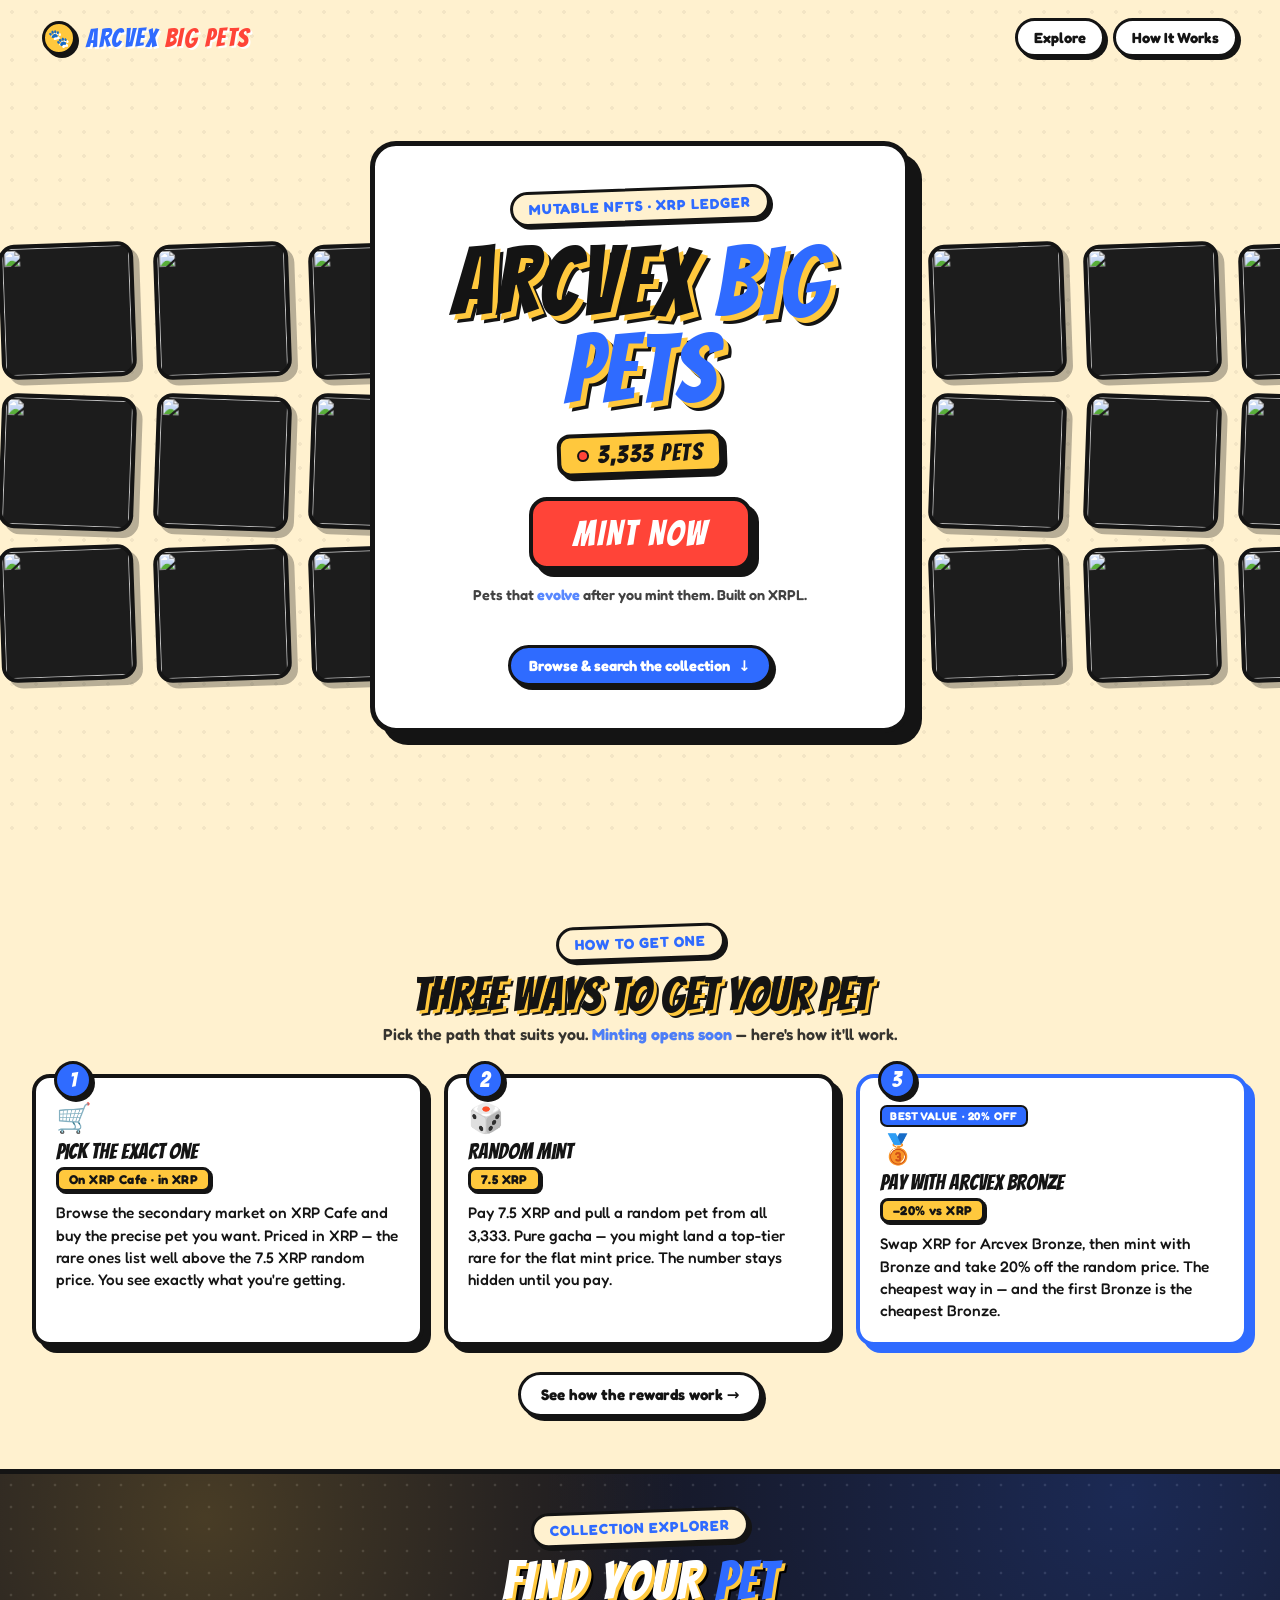
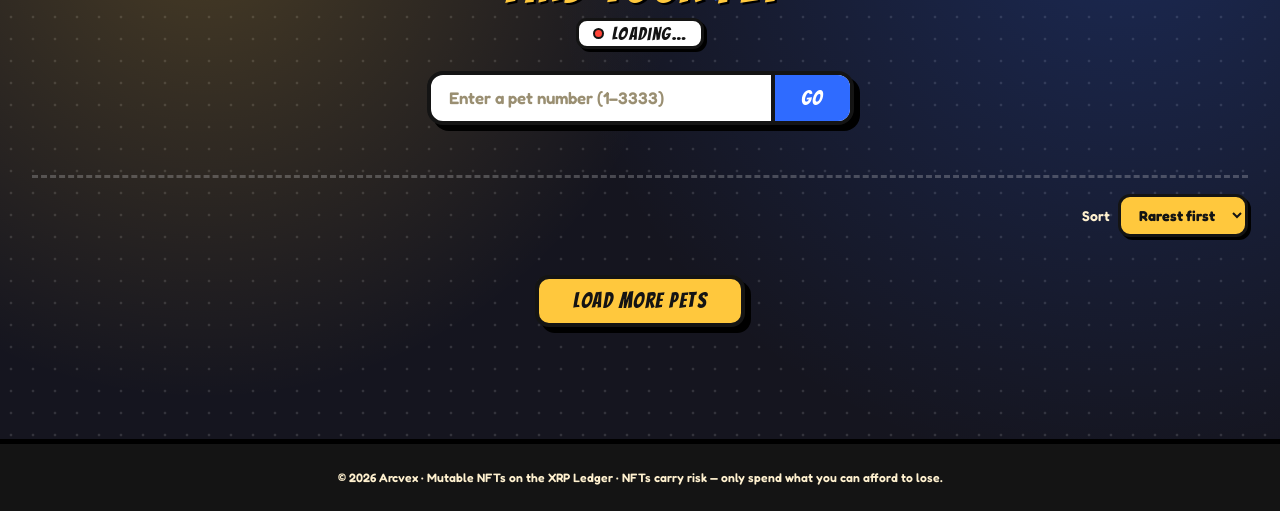
==== commit 188b50fb: "Add files via upload" ====
--- a/index.html
+++ b/index.html
@@ -32,15 +32,6 @@
   .dots{position:fixed;inset:0;z-index:0;pointer-events:none;
     background-image:radial-gradient(var(--ink) 2px,transparent 2px);
     background-size:24px 24px;opacity:.05}
-
-  /* ---- 4th of July · America 250 celebration ---- */
-  .usa-banner{position:relative;z-index:5;text-align:center;font-family:'Bangers';letter-spacing:1.5px;
-    font-size:clamp(.82rem,2.4vw,1.15rem);color:#fff;padding:9px 14px;
-    background:linear-gradient(90deg,var(--red) 0%,#fff 50%,var(--blue) 100%);
-    border-bottom:4px solid var(--ink)}
-  .usa-banner span{background:rgba(20,20,20,.72);padding:3px 14px;border-radius:99px;
-    display:inline-block;text-shadow:1px 1px 0 #000}
-  .usa4th{color:var(--red);font-weight:700;margin-top:8px}
 
   /* ---------- brand bar ---------- */
   header{position:relative;z-index:6;display:flex;align-items:center;justify-content:space-between;
@@ -265,8 +256,6 @@
 <div class="custom-bg"></div>
 <div class="dots"></div>
 
-<div class="usa-banner"><span>🎆 CELEBRATING 250 YEARS OF AMERICA · HAPPY 4TH OF JULY! 🇺🇸🦅</span></div>
-
 <header>
   <a class="brand" href="#top">
     <span class="badge">🐾</span>
@@ -288,7 +277,6 @@
     <br>
     <a class="mint" href="https://mint.arcvex.io">MINT NOW</a>
     <p class="note">Pets that <b>evolve</b> after you mint them. Built on XRPL.</p>
-    <p class="note usa4th">🇺🇸 Minting LIVE on America's 250th — Happy 4th of July! 🎆</p>
     <br>
     <a class="scrolldown" href="#explore">Browse &amp; search the collection <span class="arr">↓</span></a>
   </div>
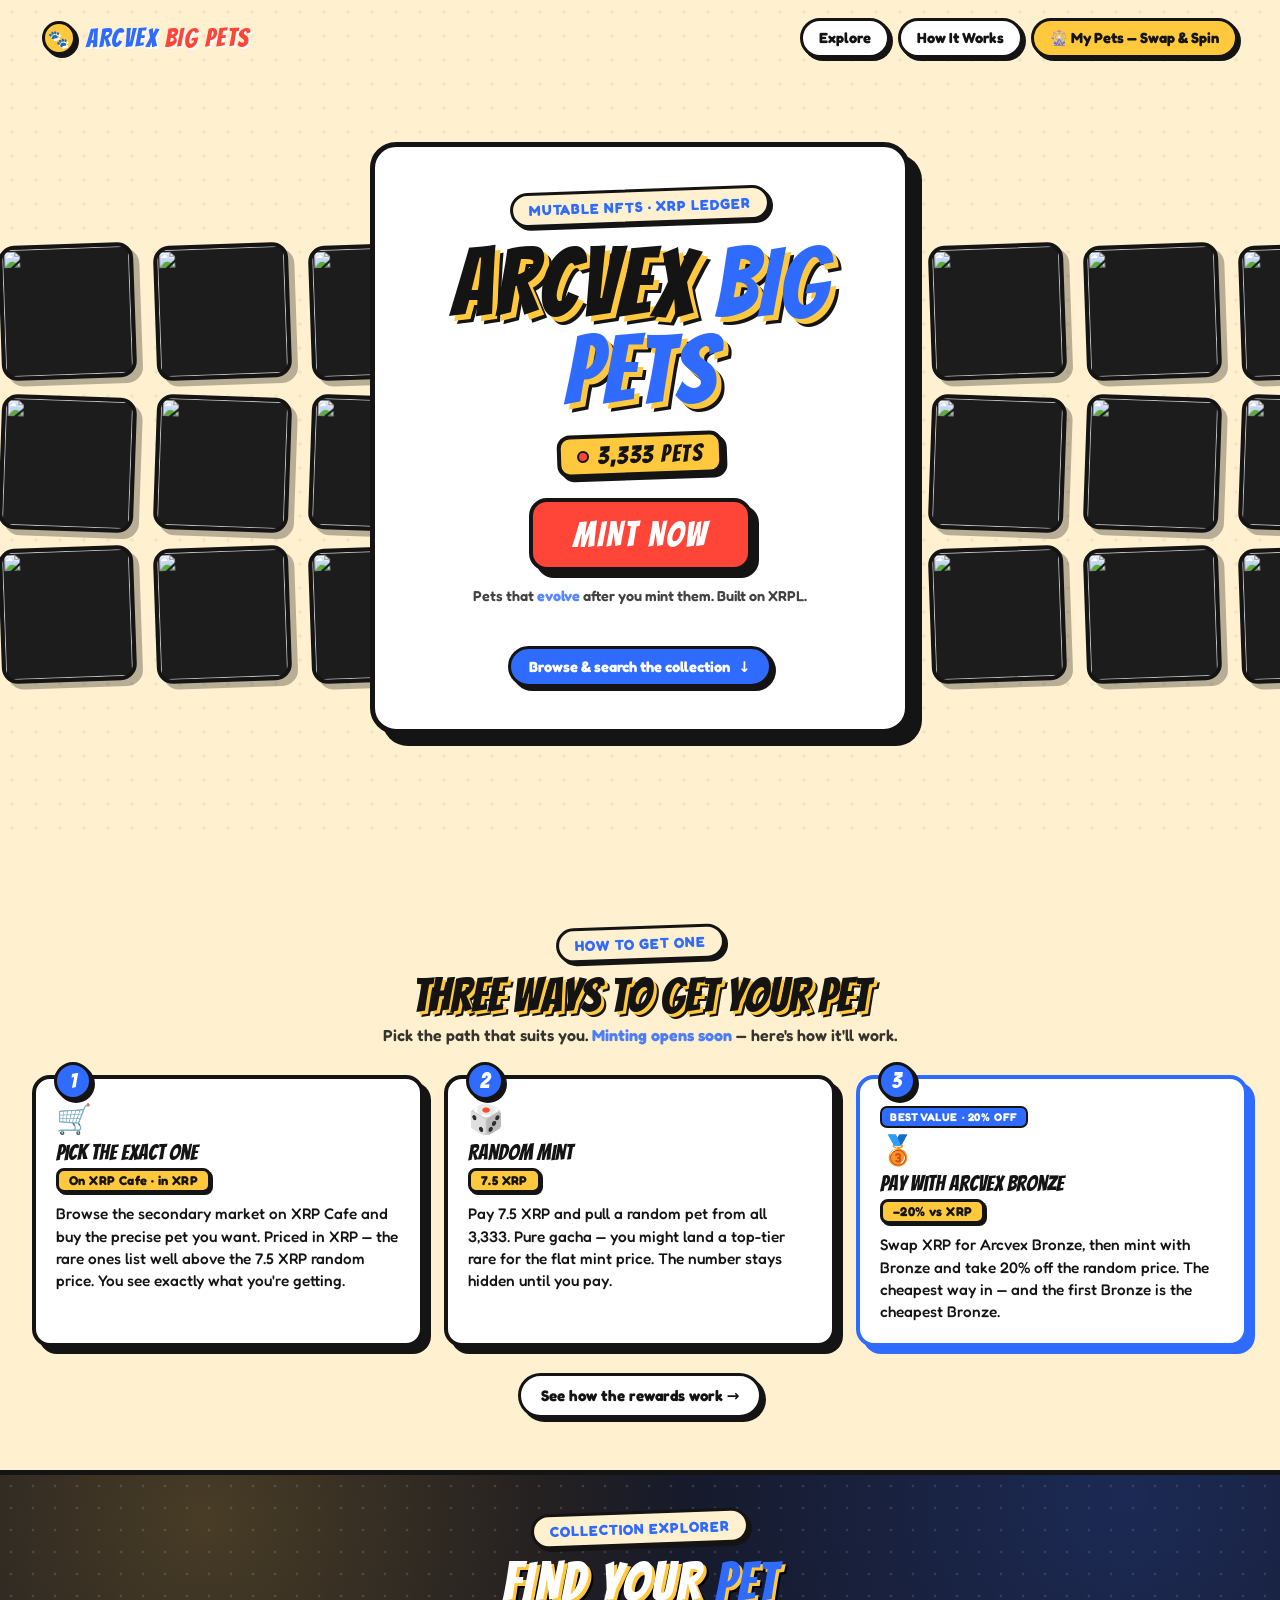
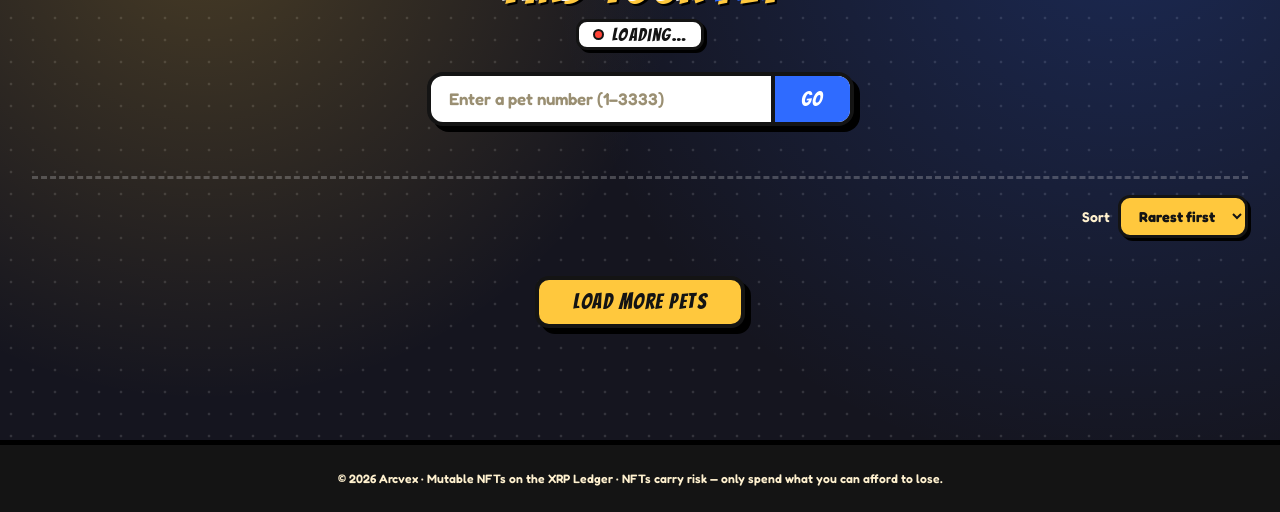
==== commit 19aca043: "Add My Pets (Swap and Spin) nav link to all pages" ====
--- a/index.html
+++ b/index.html
@@ -264,6 +264,8 @@
   <nav>
     <a class="navlink" href="#explore">Explore</a>
     <a class="navlink" href="/how-it-works">How It Works</a>
+  
+    <a class="navlink" href="https://pets.arcvex.io" style="background:var(--yellow,#FFC83D)">🎡 My Pets — Swap &amp; Spin</a>
   </nav>
 </header>
 
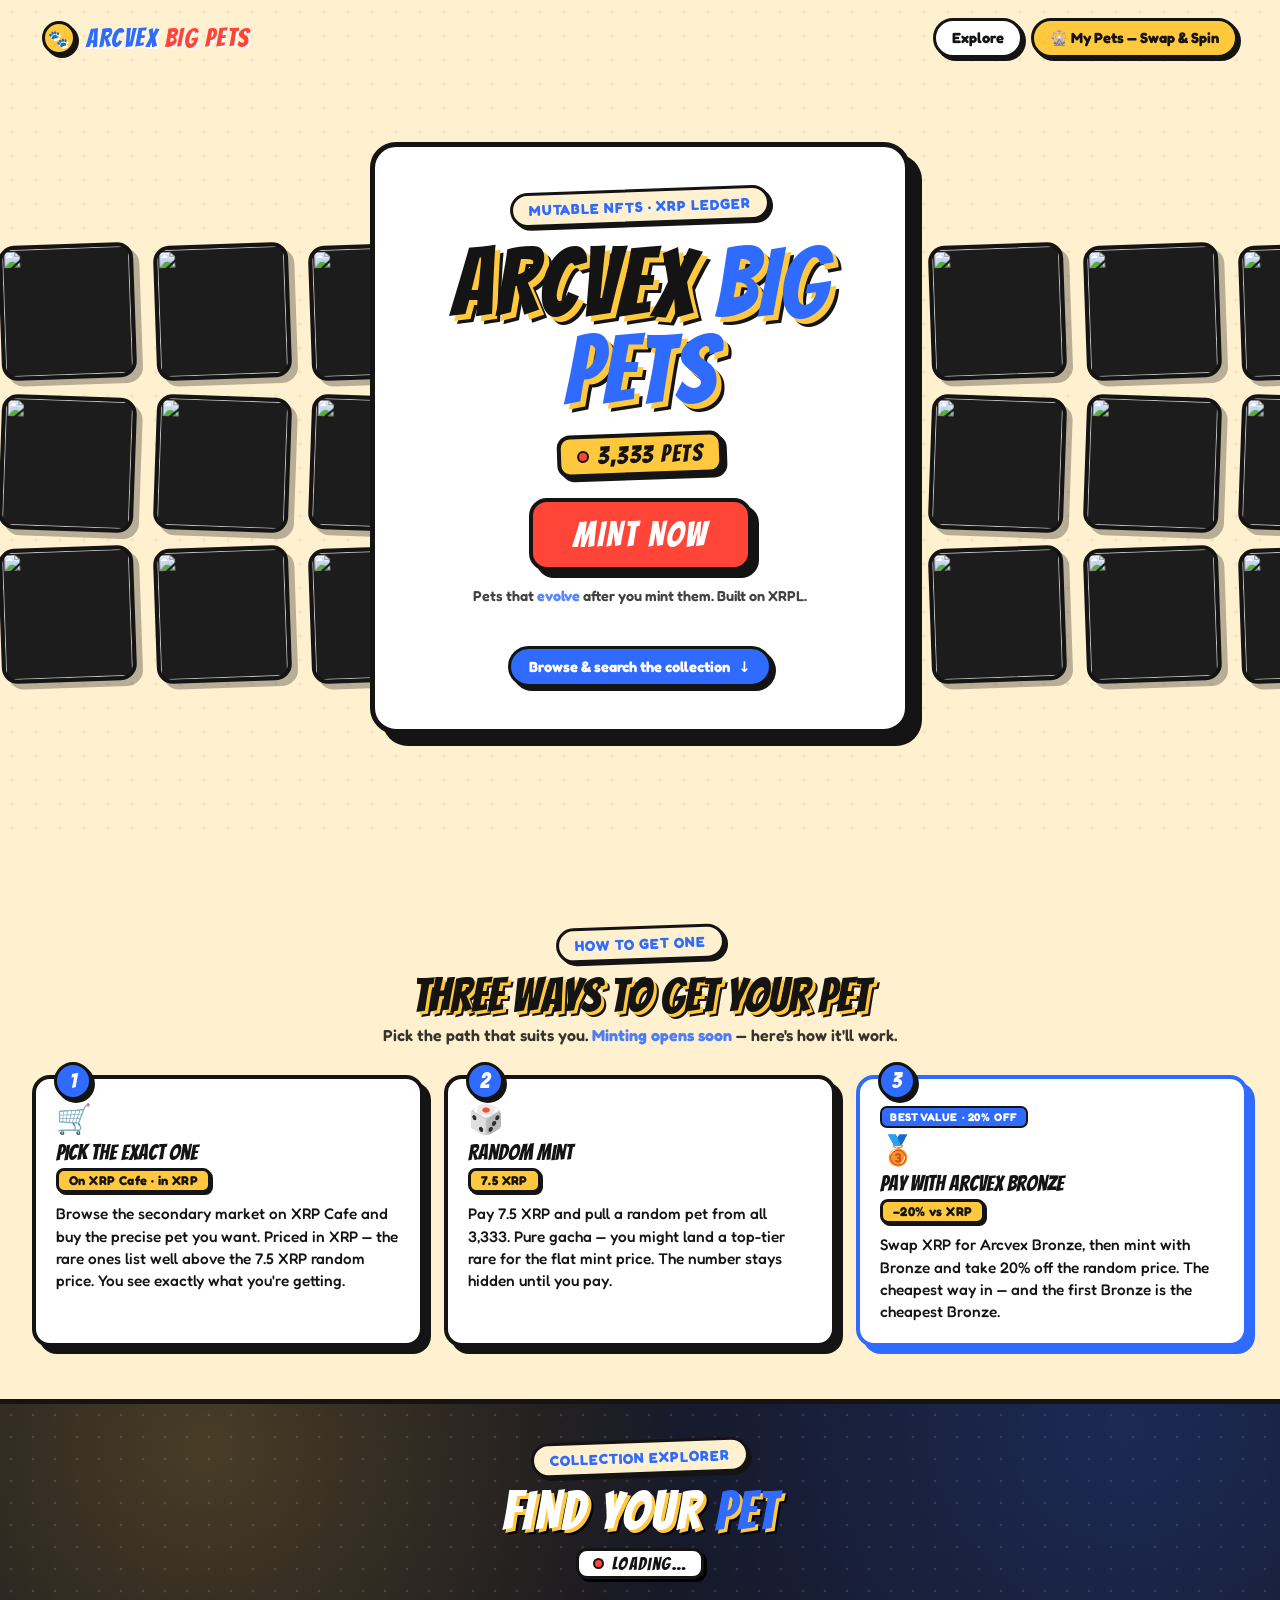
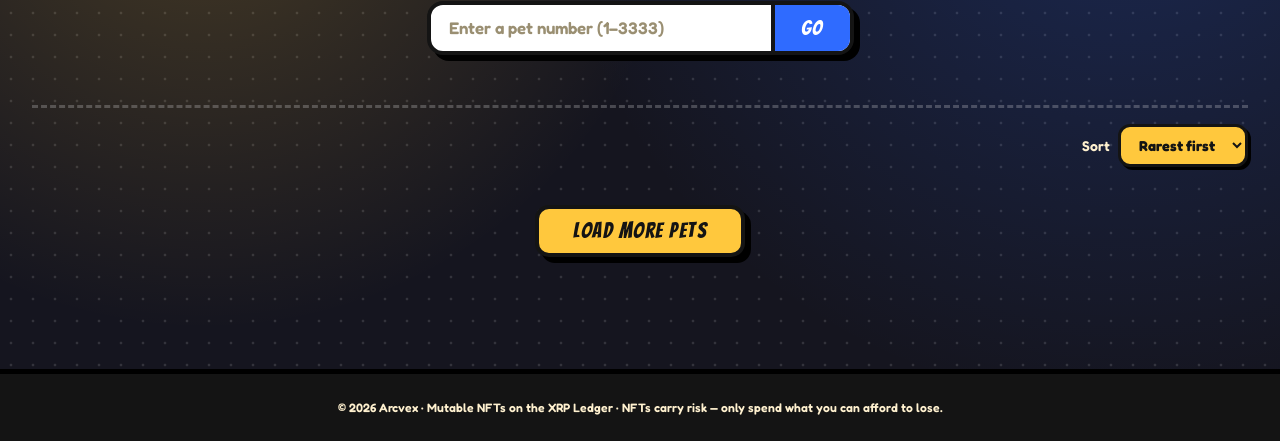
==== commit 6a6ea07e: "Add files via upload" ====
--- a/index.html
+++ b/index.html
@@ -263,7 +263,6 @@
   </a>
   <nav>
     <a class="navlink" href="#explore">Explore</a>
-    <a class="navlink" href="/how-it-works">How It Works</a>
   
     <a class="navlink" href="https://pets.arcvex.io" style="background:var(--yellow,#FFC83D)">🎡 My Pets — Swap &amp; Spin</a>
   </nav>
@@ -314,7 +313,6 @@
         <p>Swap XRP for Arcvex Bronze, then mint with Bronze and take 20% off the random price. The cheapest way in — and the first Bronze is the cheapest Bronze.</p>
       </div>
     </div>
-    <a class="learn" href="/how-it-works">See how the rewards work →</a>
   </div>
 </section>
 
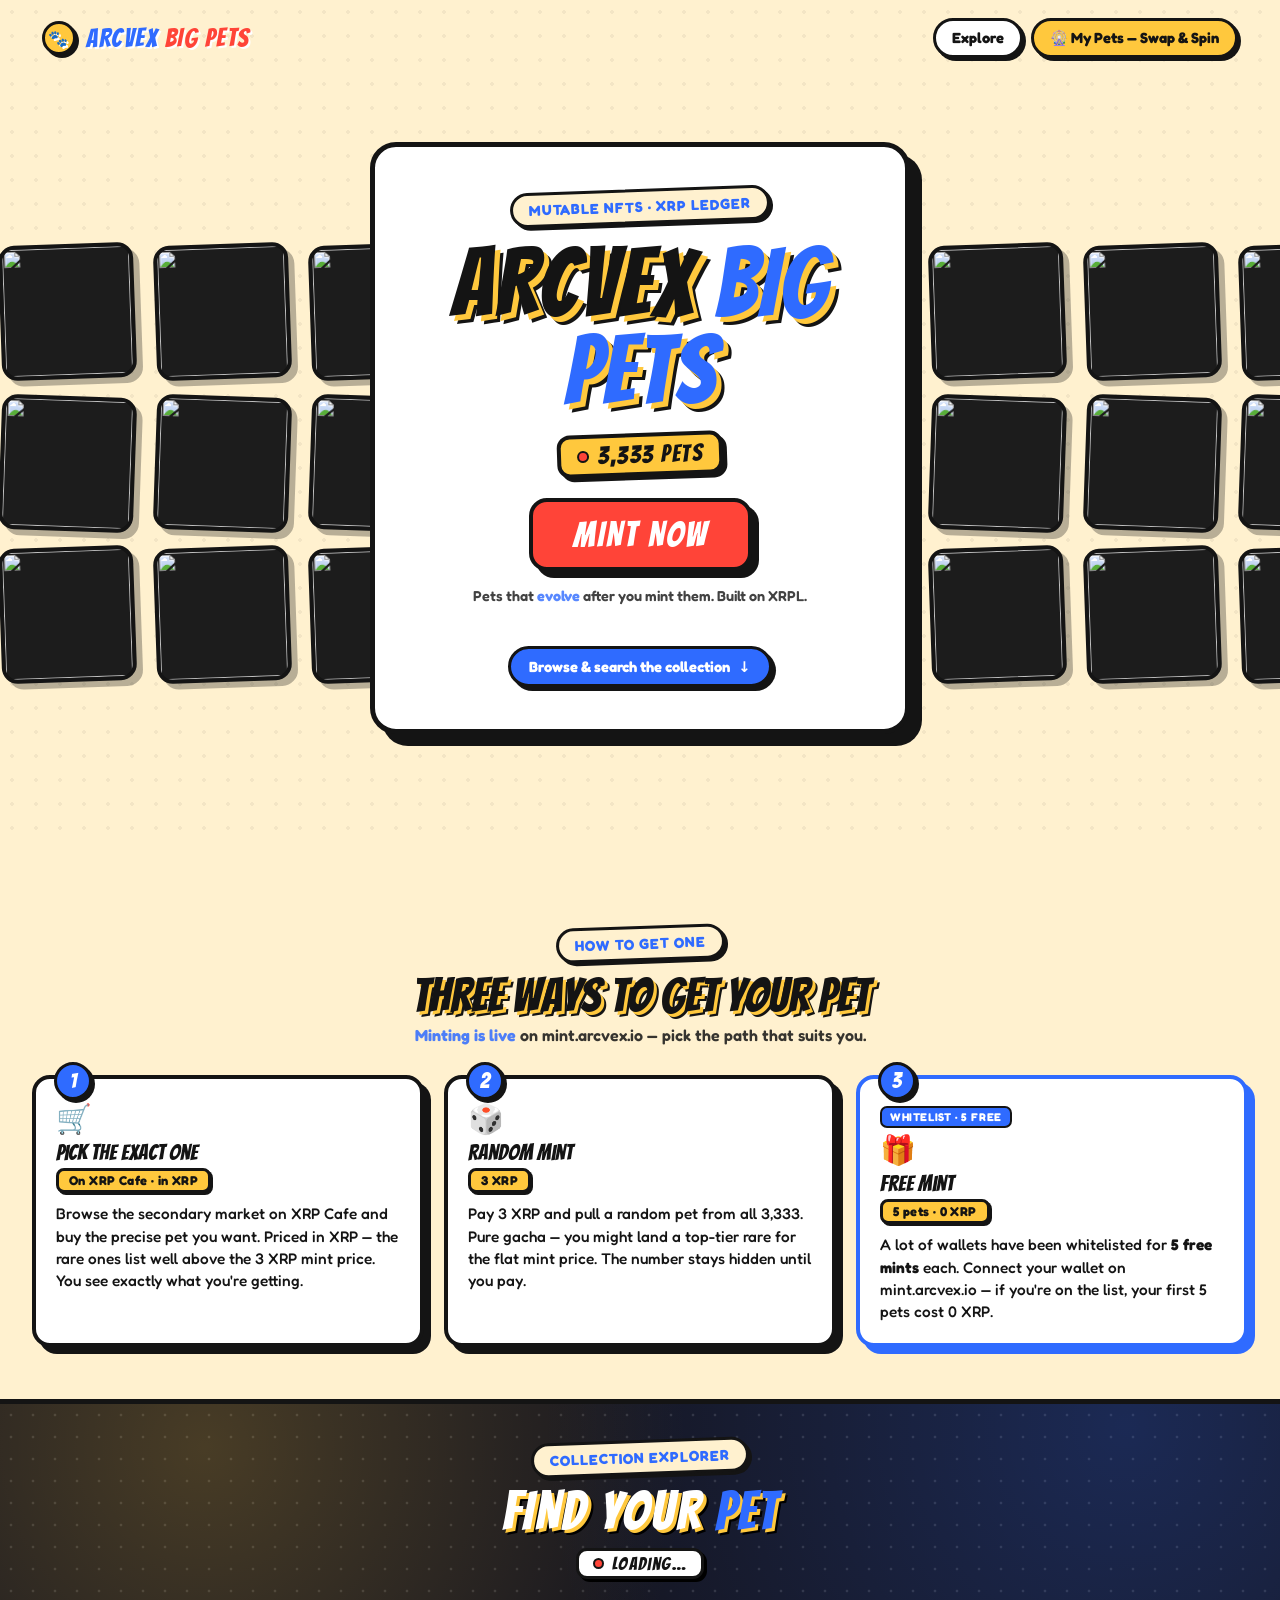
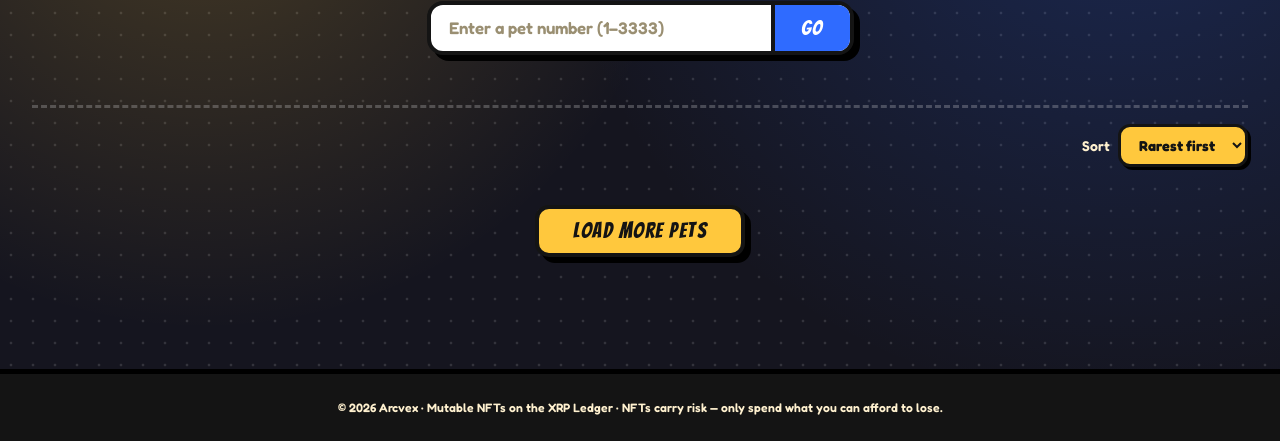
==== commit bdf3109f: "Add files via upload" ====
--- a/index.html
+++ b/index.html
@@ -288,29 +288,29 @@
   <div class="wrap">
     <span class="kicker">How to get one</span>
     <h2>Three ways to get your pet</h2>
-    <p class="sub">Pick the path that suits you. <b>Minting opens soon</b> — here's how it'll work.</p>
+    <p class="sub"><b>Minting is live</b> on <a href="https://mint.arcvex.io">mint.arcvex.io</a> — pick the path that suits you.</p>
     <div class="buycards">
       <div class="bcard">
         <span class="num">1</span>
         <div class="ic">🛒</div>
         <h3>Pick the exact one</h3>
         <span class="price">On XRP Cafe · in XRP</span>
-        <p>Browse the secondary market on XRP Cafe and buy the precise pet you want. Priced in XRP — the rare ones list well above the 7.5 XRP random price. You see exactly what you're getting.</p>
+        <p>Browse the secondary market on XRP Cafe and buy the precise pet you want. Priced in XRP — the rare ones list well above the 3 XRP mint price. You see exactly what you're getting.</p>
       </div>
       <div class="bcard">
         <span class="num">2</span>
         <div class="ic">🎲</div>
         <h3>Random mint</h3>
-        <span class="price">7.5 XRP</span>
-        <p>Pay 7.5 XRP and pull a random pet from all 3,333. Pure gacha — you might land a top-tier rare for the flat mint price. The number stays hidden until you pay.</p>
+        <span class="price">3 XRP</span>
+        <p>Pay 3 XRP and pull a random pet from all 3,333. Pure gacha — you might land a top-tier rare for the flat mint price. The number stays hidden until you pay.</p>
       </div>
       <div class="bcard best">
         <span class="num">3</span>
-        <span class="besttag">Best value · 20% off</span>
-        <div class="ic">🥉</div>
-        <h3>Pay with Arcvex Bronze</h3>
-        <span class="price">−20% vs XRP</span>
-        <p>Swap XRP for Arcvex Bronze, then mint with Bronze and take 20% off the random price. The cheapest way in — and the first Bronze is the cheapest Bronze.</p>
+        <span class="besttag">Whitelist · 5 free</span>
+        <div class="ic">🎁</div>
+        <h3>Free mint</h3>
+        <span class="price">5 pets · 0 XRP</span>
+        <p>A lot of wallets have been whitelisted for <b>5 free mints</b> each. Connect your wallet on <a href="https://mint.arcvex.io">mint.arcvex.io</a> — if you're on the list, your first 5 pets cost 0 XRP.</p>
       </div>
     </div>
   </div>
